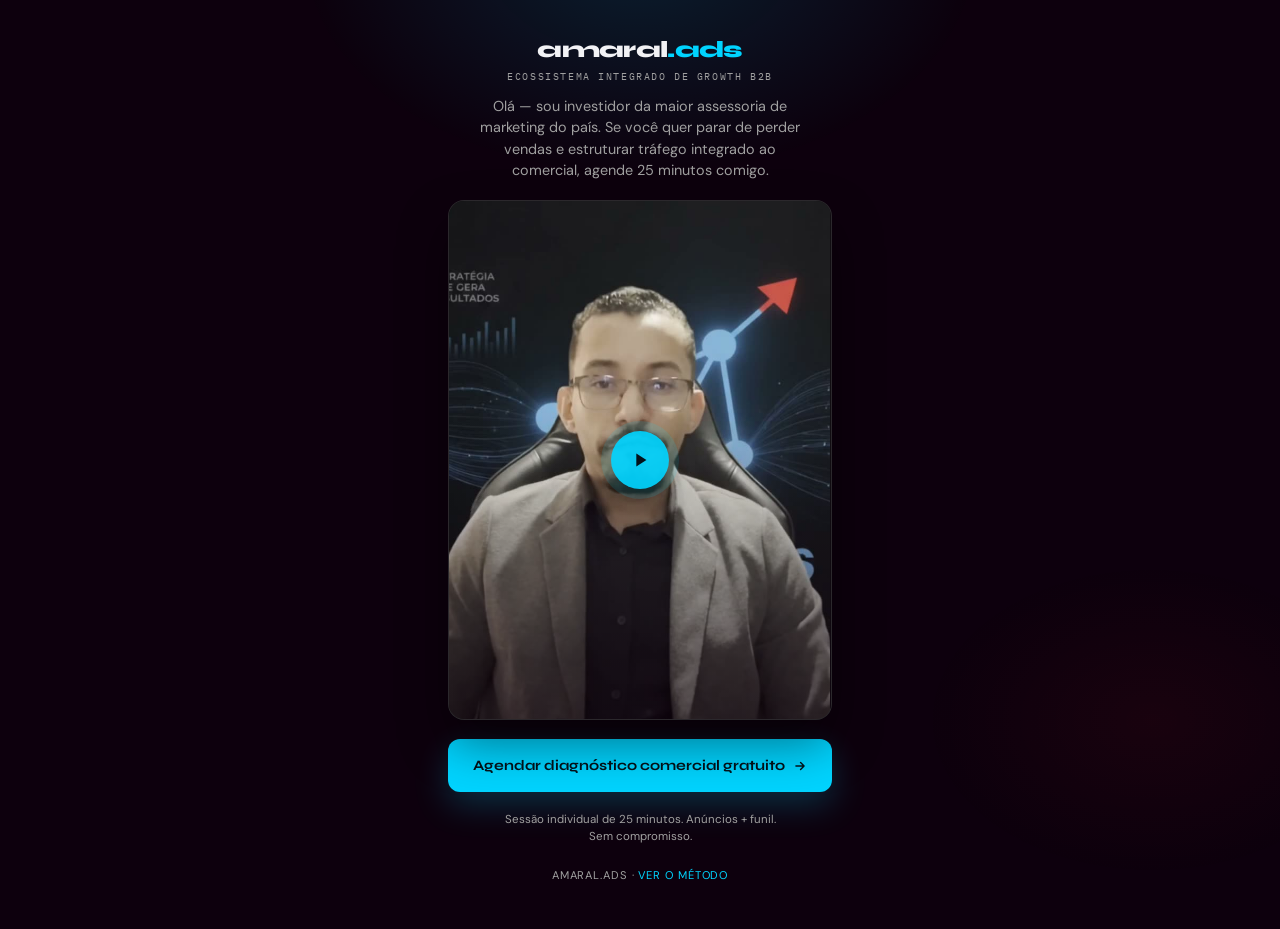
==== bio/index.html @ 14dac8b8 "feat: atualiza LP amaral.ads (reposicionamento growth B2B) + bio - index.html: nova copy/estrutura (" ====
<!DOCTYPE html>
<!--
  amaral.ads — Link na bio (objetivo único)
  Vídeo: ../assets/bio-video.mp4 (H.264 720x1280, ~20s)
-->
<html lang="pt-BR">
<head>
<meta charset="UTF-8">
<meta name="viewport" content="width=device-width, initial-scale=1.0">
<title>Agendar diagnóstico comercial | amaral.ads</title>
<meta name="description" content="Investidor da maior assessoria de marketing do país. Agende um diagnóstico de 25 minutos: anúncios e funil de vendas na mesma mesa.">
<meta name="robots" content="index, follow">
<meta name="theme-color" content="#0D000D">
<link rel="canonical" href="https://link.amaralads.com.br/">
<link rel="icon" href="../assets/favicon.ico" sizes="any">
<link rel="icon" type="image/png" sizes="32x32" href="../assets/favicon-32.png">
<link rel="apple-touch-icon" href="../assets/apple-touch-icon.png">
<meta property="og:title" content="Diagnóstico comercial gratuito | amaral.ads">
<meta property="og:description" content="Um único objetivo: agendar 25 minutos com análise de anúncios e funil.">
<meta property="og:image" content="../assets/og-image.png">
<meta property="og:type" content="website">
<link rel="preconnect" href="https://fonts.googleapis.com">
<link rel="preconnect" href="https://fonts.gstatic.com" crossorigin>
<link href="https://fonts.googleapis.com/css2?family=Syne:wght@600;700;800&family=DM+Sans:opsz,wght@9..40,300;9..40,400;9..40,500;9..40,600&family=IBM+Plex+Mono:wght@500&display=swap" rel="stylesheet">
<style>
:root{
  --black:#0D000D;--panel:#161418;--cyan:#00D4FF;--red:#FF2D2D;
  --silver:#A0A0A0;--white:#F2F2F5;--line:rgba(160,160,160,.18);
  --ease:cubic-bezier(.22,.61,.36,1);
}
*,*::before,*::after{box-sizing:border-box;margin:0;padding:0}
html,body{min-height:100%}
body{
  background:var(--black);color:var(--white);
  font-family:'DM Sans',sans-serif;font-weight:400;font-size:15px;line-height:1.5;
  overflow-x:hidden;-webkit-font-smoothing:antialiased;
  display:flex;flex-direction:column;align-items:center;
}
body::before{
  content:'';position:fixed;inset:0;pointer-events:none;z-index:0;
  background:
    radial-gradient(520px 340px at 50% -5%, rgba(0,212,255,.14), transparent 65%),
    radial-gradient(380px 260px at 90% 80%, rgba(255,45,45,.05), transparent 60%);
}
.wrap{
  position:relative;z-index:2;width:min(420px,100%);
  padding:clamp(1.6rem,5vw,2.4rem) 1.15rem 2.8rem;
  display:flex;flex-direction:column;align-items:center;gap:1.15rem;
}
.identity{text-align:center}
.identity h1{font-family:Syne,sans-serif;font-weight:800;font-size:1.45rem;letter-spacing:-.03em;line-height:1}
.identity h1 span{color:var(--cyan)}
.identity .tag{
  margin-top:.5rem;font-family:'IBM Plex Mono',monospace;font-size:.62rem;
  letter-spacing:.16em;text-transform:uppercase;color:var(--silver);
}
.identity .bio{margin-top:.7rem;color:var(--silver);font-size:.9rem;max-width:34ch;margin-inline:auto}

.video{
  width:100%;position:relative;border-radius:16px;overflow:hidden;
  border:1px solid var(--line);background:#110e12;
  aspect-ratio:9/16;max-height:min(58vh,520px);
  box-shadow:0 24px 50px rgba(0,0,0,.45);
}
.video video,.video img{
  width:100%;height:100%;object-fit:cover;object-position:center top;display:block;
}
.video-soon{
  position:absolute;inset:0;display:flex;flex-direction:column;
  align-items:center;justify-content:center;
  border:0;background:linear-gradient(180deg,transparent 40%,rgba(13,0,13,.55) 100%);
  cursor:pointer;width:100%;
}
.video.is-playing .video-soon{display:none}
.play{
  width:58px;height:58px;border-radius:50%;
  display:grid;place-items:center;
  background:rgba(0,212,255,.92);color:#04121a;
  box-shadow:0 0 0 10px rgba(0,212,255,.12),0 12px 30px rgba(0,0,0,.4);
}

.btn{
  display:flex;align-items:center;justify-content:center;gap:.55rem;width:100%;
  font-family:Syne,sans-serif;font-weight:700;font-size:.9rem;
  padding:1rem 1.1rem;border:0;border-radius:12px;cursor:pointer;
  background:var(--cyan);color:#04121a;text-decoration:none;
  box-shadow:0 12px 34px rgba(0,212,255,.22);
  transition:transform .25s var(--ease);
}
.btn:hover{transform:translateY(-2px)}
.micro{font-size:.72rem;color:var(--silver);text-align:center;max-width:34ch}

.lead-form{
  width:100%;background:rgba(22,20,24,.86);border:1px solid var(--line);
  border-radius:16px;padding:1.15rem 1.05rem 1.2rem;display:none;
}
.lead-form.open{display:block;animation:rise .4s var(--ease)}
.lead-form h2{font-family:Syne,sans-serif;font-size:1.05rem;margin-bottom:.25rem}
.lead-form .sub{font-size:.78rem;color:var(--silver);margin-bottom:1rem}
.field{display:flex;flex-direction:column;gap:.32rem;margin-bottom:.7rem}
.field label{font-family:Syne,sans-serif;font-size:.68rem;letter-spacing:.04em;text-transform:uppercase}
.field label .req{color:var(--cyan)}
.field input,.field select{
  width:100%;background:rgba(13,0,13,.55);color:var(--white);
  border:1px solid var(--line);border-radius:8px;padding:.78rem .9rem;outline:none;appearance:none;font:inherit;
}
.field select{
  background-image:url("data:image/svg+xml,%3Csvg xmlns='http://www.w3.org/2000/svg' width='12' height='8' viewBox='0 0 12 8'%3E%3Cpath d='M1 1l5 5 5-5' fill='none' stroke='%2300D4FF' stroke-width='1.6' stroke-linecap='round'/%3E%3C/svg%3E");
  background-repeat:no-repeat;background-position:right .9rem center;padding-right:2.2rem;
}
.field select option{background:#1C1C1E}
.field input:focus,.field select:focus{border-color:rgba(0,212,255,.55)}
.field input.invalid,.field select.invalid{border-color:rgba(255,45,45,.55)}
.form-note{font-size:.68rem;color:var(--silver);text-align:center;margin-top:.7rem}
.form-success{display:none;text-align:center;padding:1.4rem .4rem}
.lead-form.is-sent .form-fields{display:none}
.lead-form.is-sent .form-success{display:block}
.form-success h3{font-family:Syne,sans-serif;margin:.8rem 0 .4rem}
.form-success p{color:var(--silver);font-size:.85rem;margin-bottom:1rem}

.foot{margin-top:.2rem;text-align:center;color:var(--silver);font-size:.7rem;letter-spacing:.08em;text-transform:uppercase}
.foot a{color:var(--cyan);text-decoration:none}

@keyframes rise{from{opacity:0;transform:translateY(12px)}to{opacity:1;transform:none}}
@media (prefers-reduced-motion:reduce){*{animation:none!important;transition:none!important}}
</style>
</head>
<body>
<main class="wrap">
  <div class="identity">
    <h1>amaral<span>.ads</span></h1>
    <p class="tag">Ecossistema integrado de growth B2B</p>
    <p class="bio">Olá — sou investidor da maior assessoria de marketing do país. Se você quer parar de perder vendas e estruturar tráfego integrado ao comercial, agende 25 minutos comigo.</p>
  </div>

  <figure class="video has-src" id="bioVideoWrap">
    <video id="bioVideo" poster="../assets/bio-video-poster.jpg" playsinline preload="metadata" controlslist="nodownload">
      <source src="../assets/bio-video.mp4" type="video/mp4">
    </video>
    <button type="button" class="video-soon" id="playBio" aria-label="Reproduzir vídeo">
      <span class="play" aria-hidden="true">
        <svg width="22" height="22" viewBox="0 0 24 24" fill="currentColor"><path d="M8 5v14l11-7z"/></svg>
      </span>
    </button>
  </figure>

  <a class="btn" href="#form" id="openForm">
    Agendar diagnóstico comercial gratuito
    <svg width="14" height="14" viewBox="0 0 24 24" fill="none" stroke="currentColor" stroke-width="2.4" stroke-linecap="round" stroke-linejoin="round"><path d="M5 12h14M13 6l6 6-6 6"/></svg>
  </a>
  <p class="micro">Sessão individual de 25 minutos. Anúncios + funil. Sem compromisso.</p>

  <form class="lead-form" id="bioForm" novalidate>
    <div class="form-fields">
      <h2 id="form">Qualificação rápida</h2>
      <p class="sub">4 campos. A gente te chama no WhatsApp para marcar o horário.</p>

      <div class="field">
        <label>Seu nome <span class="req">*</span></label>
        <input type="text" name="nome" placeholder="Nome completo" autocomplete="name" required>
      </div>
      <div class="field">
        <label>WhatsApp <span class="req">*</span></label>
        <input type="tel" name="whatsapp" placeholder="(00) 00000-0000" autocomplete="tel" required>
      </div>
      <div class="field">
        <label>Empresa <span class="req">*</span></label>
        <input type="text" name="empresa" placeholder="Nome da empresa" required>
      </div>
      <div class="field">
        <label>Sua situação <span class="req">*</span></label>
        <select name="situacao" required>
          <option value="" disabled selected>Selecione...</option>
          <option value="comecar">Ainda não invisto em tráfego — quero começar</option>
          <option value="acelerar">Já invisto, mas sem resultado — quero acelerar</option>
        </select>
      </div>
      <button type="submit" class="btn">Enviar e abrir WhatsApp</button>
      <p class="form-note">Ao enviar, abrimos o WhatsApp com a mensagem pronta.</p>
    </div>
    <div class="form-success" id="bioSuccess">
      <h3>Recebido.</h3>
      <p>Se o WhatsApp não abriu, toca abaixo.</p>
      <a class="btn" id="bioWppFallback" href="#" target="_blank" rel="noopener">Abrir WhatsApp</a>
    </div>
  </form>

  <p class="foot">amaral.ads · <a href="../index.html">ver o método</a></p>
</main>

<script src="../assets/storage.js"></script>
<script src="../assets/tracking.js"></script>
<script>
(function () {
  'use strict';
  var PATH_LABEL = {
    comecar: 'Quero começar (ainda não invisto)',
    acelerar: 'Quero acelerar (já invisto, sem resultado)'
  };

  try {
    if (window.AmaralStore) AmaralStore.captureAttribution();
    if (window.AmaralTracking) AmaralTracking.init();
  } catch (e) {}

  var settings = (window.AmaralStore && AmaralStore.getSettings()) || { whatsapp: '5531991985605' };
  function wppUrl(text) {
    var num = String(settings.whatsapp || '5531991985605').replace(/\D/g, '');
    return 'https://wa.me/' + num + '?text=' + encodeURIComponent(text);
  }

  var video = document.getElementById('bioVideo');
  var wrap = document.getElementById('bioVideoWrap');
  var playBtn = document.getElementById('playBio');
  function setPlaying(on) {
    wrap.classList.toggle('is-playing', on);
    if (on) video.setAttribute('controls', '');
    else video.removeAttribute('controls');
  }
  playBtn.addEventListener('click', function () {
    video.play();
    setPlaying(true);
  });
  video.addEventListener('play', function () { setPlaying(true); });
  video.addEventListener('pause', function () {
    if (video.currentTime > 0 && !video.ended) setPlaying(true);
  });
  video.addEventListener('ended', function () {
    setPlaying(false);
    video.currentTime = 0;
  });

  var form = document.getElementById('bioForm');
  var openBtn = document.getElementById('openForm');
  openBtn.addEventListener('click', function (e) {
    e.preventDefault();
    form.classList.add('open');
    form.scrollIntoView({ behavior: 'smooth', block: 'center' });
    var first = form.querySelector('input');
    if (first) first.focus();
  });

  var phone = form.querySelector('[name="whatsapp"]');
  function onlyDigits(v) { return String(v || '').replace(/\D/g, ''); }
  function maskPhone(v) {
    var d = onlyDigits(v).slice(0, 11);
    if (d.length <= 2) return d.length ? '(' + d : '';
    if (d.length <= 6) return '(' + d.slice(0, 2) + ') ' + d.slice(2);
    if (d.length <= 10) return '(' + d.slice(0, 2) + ') ' + d.slice(2, 6) + '-' + d.slice(6);
    return '(' + d.slice(0, 2) + ') ' + d.slice(2, 7) + '-' + d.slice(7);
  }
  phone.addEventListener('input', function () { phone.value = maskPhone(phone.value); });

  form.addEventListener('submit', function (e) {
    e.preventDefault();
    var fields = form.querySelectorAll('[required]');
    var ok = true;
    Array.prototype.forEach.call(fields, function (el) {
      var empty = !String(el.value || '').trim();
      el.classList.toggle('invalid', empty);
      if (empty) ok = false;
    });
    if (onlyDigits(phone.value).length < 10) { phone.classList.add('invalid'); ok = false; }
    if (!ok) {
      var first = form.querySelector('.invalid');
      if (first) first.focus();
      return;
    }

    var data = {
      nome: form.nome.value.trim(),
      whatsapp: form.whatsapp.value.trim(),
      empresa: form.empresa.value.trim(),
      situacao: form.situacao.value
    };

    var attribution = window.AmaralStore ? AmaralStore.getAttribution() : {};
    if (window.AmaralStore) {
      var lead = AmaralStore.createLead({
        nome: data.nome,
        whatsapp: data.whatsapp,
        email: '',
        empresa: data.empresa,
        segmento: PATH_LABEL[data.situacao] || data.situacao,
        investimento: '',
        site: '',
        desafio: '',
        situacao: data.situacao,
        source: 'bio_form',
        attribution: attribution
      });
      try { if (window.AmaralTracking) AmaralTracking.trackLead(lead); } catch (err) {}
    }

    var msg = [
      'Oi! Vim pelo link da bio do Instagram (@amaral.ads.br) e quero agendar o diagnóstico comercial gratuito.',
      '',
      '*Nome:* ' + data.nome,
      '*WhatsApp:* ' + data.whatsapp,
      '*Empresa:* ' + data.empresa,
      '*Situação:* ' + (PATH_LABEL[data.situacao] || data.situacao)
    ].join('\n');
    var url = wppUrl(msg);
    var fallback = document.getElementById('bioWppFallback');
    fallback.href = url;
    form.classList.add('is-sent');
    window.open(url, '_blank', 'noopener');
  });

  form.addEventListener('input', function (e) {
    if (e.target && e.target.classList) e.target.classList.remove('invalid');
  });
})();
</script>
</body>
</html>
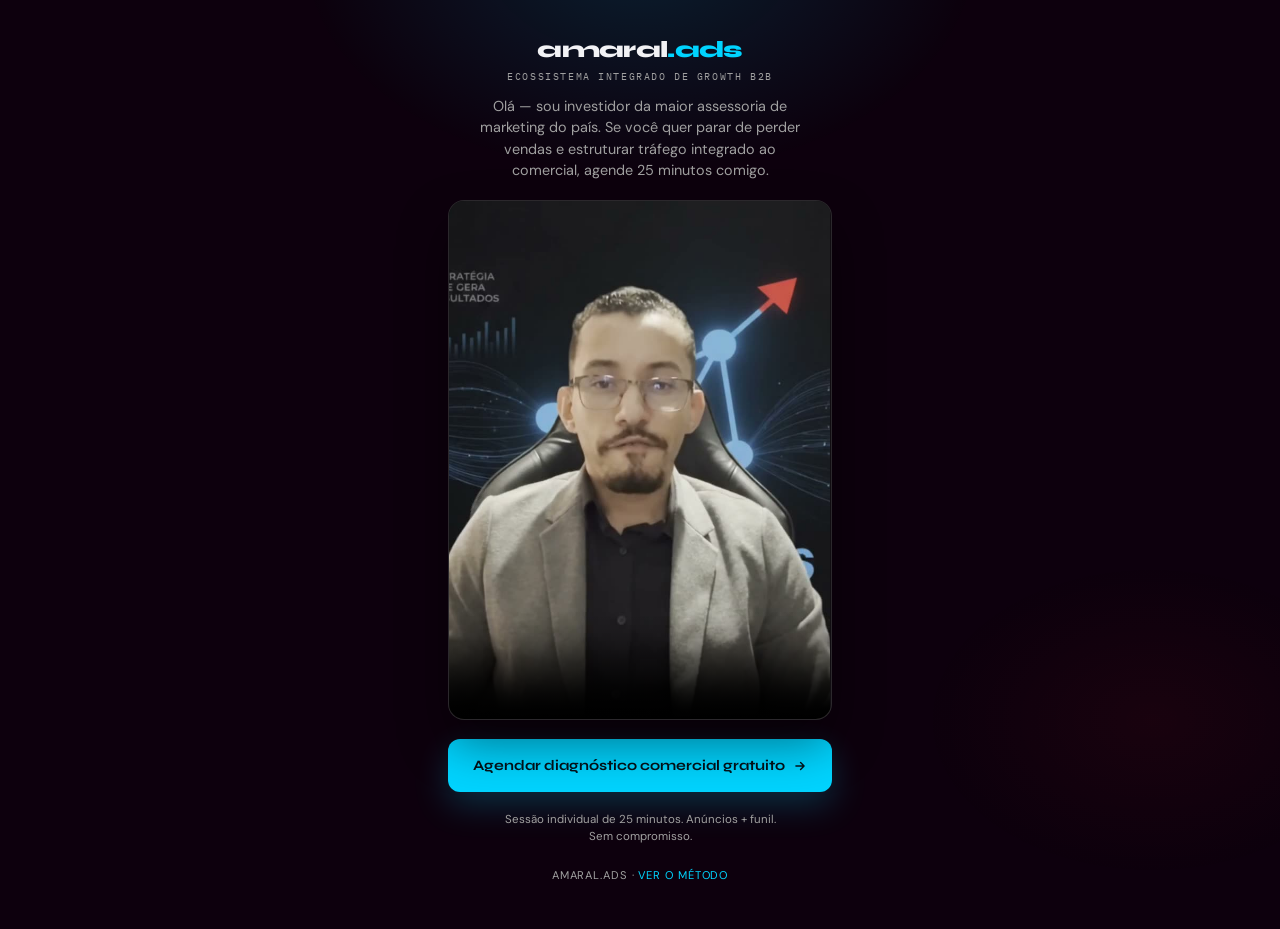
==== commit fa18ba54: "feat: video da bio autoplay ao abrir a pagina Tenta autoplay com som primeiro; navegadores bloqueiam" ====
--- a/bio/index.html
+++ b/bio/index.html
@@ -72,6 +72,17 @@
   cursor:pointer;width:100%;
 }
 .video.is-playing .video-soon{display:none}
+.sound-hint{
+  position:absolute;left:50%;bottom:14px;transform:translateX(-50%);
+  display:none;align-items:center;gap:.4rem;z-index:2;
+  background:rgba(13,0,13,.72);backdrop-filter:blur(6px);
+  border:1px solid rgba(255,255,255,.16);border-radius:999px;
+  padding:.45rem .9rem;font-family:'IBM Plex Mono',monospace;font-size:.64rem;
+  letter-spacing:.05em;text-transform:uppercase;color:var(--white);cursor:pointer;
+  animation:soundPulse 1.8s ease-in-out infinite;
+}
+.video.is-muted-autoplay .sound-hint{display:flex}
+@keyframes soundPulse{0%,100%{opacity:.8}50%{opacity:1}}
 .play{
   width:58px;height:58px;border-radius:50%;
   display:grid;place-items:center;
@@ -134,13 +145,17 @@
   </div>
 
   <figure class="video has-src" id="bioVideoWrap">
-    <video id="bioVideo" poster="../assets/bio-video-poster.jpg" playsinline preload="metadata" controlslist="nodownload">
+    <video id="bioVideo" poster="../assets/bio-video-poster.jpg" playsinline preload="auto" controlslist="nodownload">
       <source src="../assets/bio-video.mp4" type="video/mp4">
     </video>
     <button type="button" class="video-soon" id="playBio" aria-label="Reproduzir vídeo">
       <span class="play" aria-hidden="true">
         <svg width="22" height="22" viewBox="0 0 24 24" fill="currentColor"><path d="M8 5v14l11-7z"/></svg>
       </span>
+    </button>
+    <button type="button" class="sound-hint" id="soundHint" aria-label="Ativar som">
+      <svg width="13" height="13" viewBox="0 0 24 24" fill="none" stroke="currentColor" stroke-width="2" stroke-linecap="round" stroke-linejoin="round" aria-hidden="true"><path d="M11 5 6 9H2v6h4l5 4V5z"/><line x1="23" y1="9" x2="17" y2="15"/><line x1="17" y1="9" x2="23" y2="15"/></svg>
+      Toque para ativar o som
     </button>
   </figure>
 
@@ -212,14 +227,56 @@
   var video = document.getElementById('bioVideo');
   var wrap = document.getElementById('bioVideoWrap');
   var playBtn = document.getElementById('playBio');
+  var soundHint = document.getElementById('soundHint');
   function setPlaying(on) {
     wrap.classList.toggle('is-playing', on);
     if (on) video.setAttribute('controls', '');
     else video.removeAttribute('controls');
   }
+  function setMutedHint(on) { wrap.classList.toggle('is-muted-autoplay', on); }
+  function unmute() {
+    video.muted = false;
+    setMutedHint(false);
+  }
+
+  // Autoplay ao abrir a pagina: tenta com som primeiro (navegador quase sempre
+  // bloqueia isso numa primeira visita) e cai pra autoplay mudo + aviso "toque
+  // pro som" quando bloquear. Se ate o mudo for bloqueado, fica no poster
+  // esperando o clique manual (comportamento de antes).
+  function tryAutoplay() {
+    video.muted = false;
+    var p = video.play();
+    if (!p || !p.catch) { setPlaying(true); return; }
+    p.then(function () {
+      setPlaying(true);
+      setMutedHint(false);
+    }).catch(function () {
+      video.muted = true;
+      var p2 = video.play();
+      if (!p2 || !p2.catch) { setPlaying(true); setMutedHint(true); return; }
+      p2.then(function () {
+        setPlaying(true);
+        setMutedHint(true);
+      }).catch(function () {
+        setPlaying(false);
+        setMutedHint(false);
+      });
+    });
+  }
+  tryAutoplay();
+
   playBtn.addEventListener('click', function () {
+    video.muted = false;
     video.play();
     setPlaying(true);
+    setMutedHint(false);
+  });
+  soundHint.addEventListener('click', function (e) {
+    e.stopPropagation();
+    unmute();
+  });
+  wrap.addEventListener('click', function () {
+    if (wrap.classList.contains('is-muted-autoplay')) unmute();
   });
   video.addEventListener('play', function () { setPlaying(true); });
   video.addEventListener('pause', function () {
@@ -227,6 +284,7 @@
   });
   video.addEventListener('ended', function () {
     setPlaying(false);
+    setMutedHint(false);
     video.currentTime = 0;
   });
 
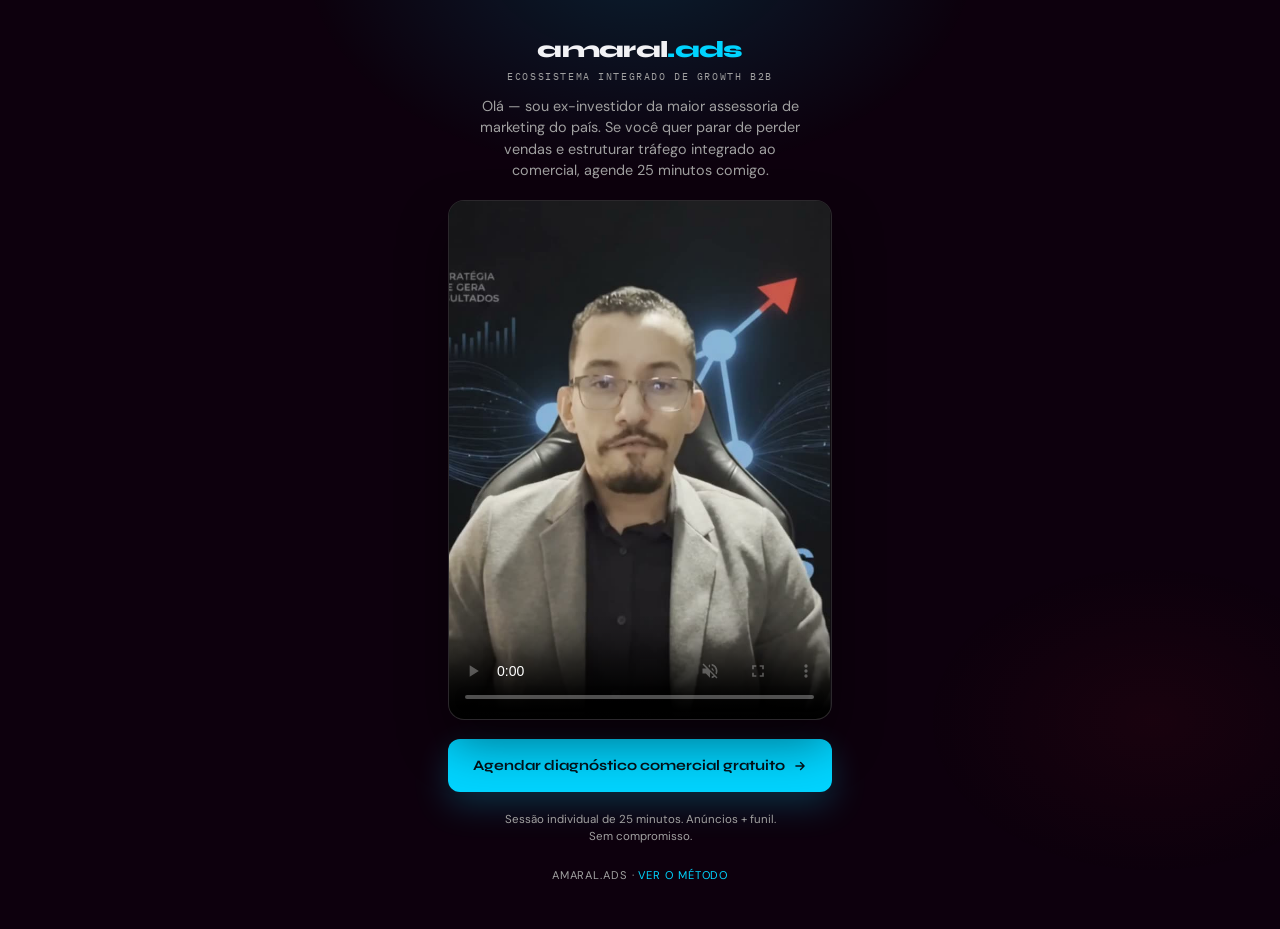
==== commit 0407ec6d: "copy: "investidor" -> "ex-investidor" da maior assessoria do pais Ajuste em todas as ocorrencias (LP" ====
--- a/bio/index.html
+++ b/bio/index.html
@@ -8,7 +8,7 @@
 <meta charset="UTF-8">
 <meta name="viewport" content="width=device-width, initial-scale=1.0">
 <title>Agendar diagnóstico comercial | amaral.ads</title>
-<meta name="description" content="Investidor da maior assessoria de marketing do país. Agende um diagnóstico de 25 minutos: anúncios e funil de vendas na mesma mesa.">
+<meta name="description" content="Ex-investidor da maior assessoria de marketing do país. Agende um diagnóstico de 25 minutos: anúncios e funil de vendas na mesma mesa.">
 <meta name="robots" content="index, follow">
 <meta name="theme-color" content="#0D000D">
 <link rel="canonical" href="https://link.amaralads.com.br/">
@@ -141,7 +141,7 @@
   <div class="identity">
     <h1>amaral<span>.ads</span></h1>
     <p class="tag">Ecossistema integrado de growth B2B</p>
-    <p class="bio">Olá — sou investidor da maior assessoria de marketing do país. Se você quer parar de perder vendas e estruturar tráfego integrado ao comercial, agende 25 minutos comigo.</p>
+    <p class="bio">Olá — sou ex-investidor da maior assessoria de marketing do país. Se você quer parar de perder vendas e estruturar tráfego integrado ao comercial, agende 25 minutos comigo.</p>
   </div>
 
   <figure class="video has-src" id="bioVideoWrap">
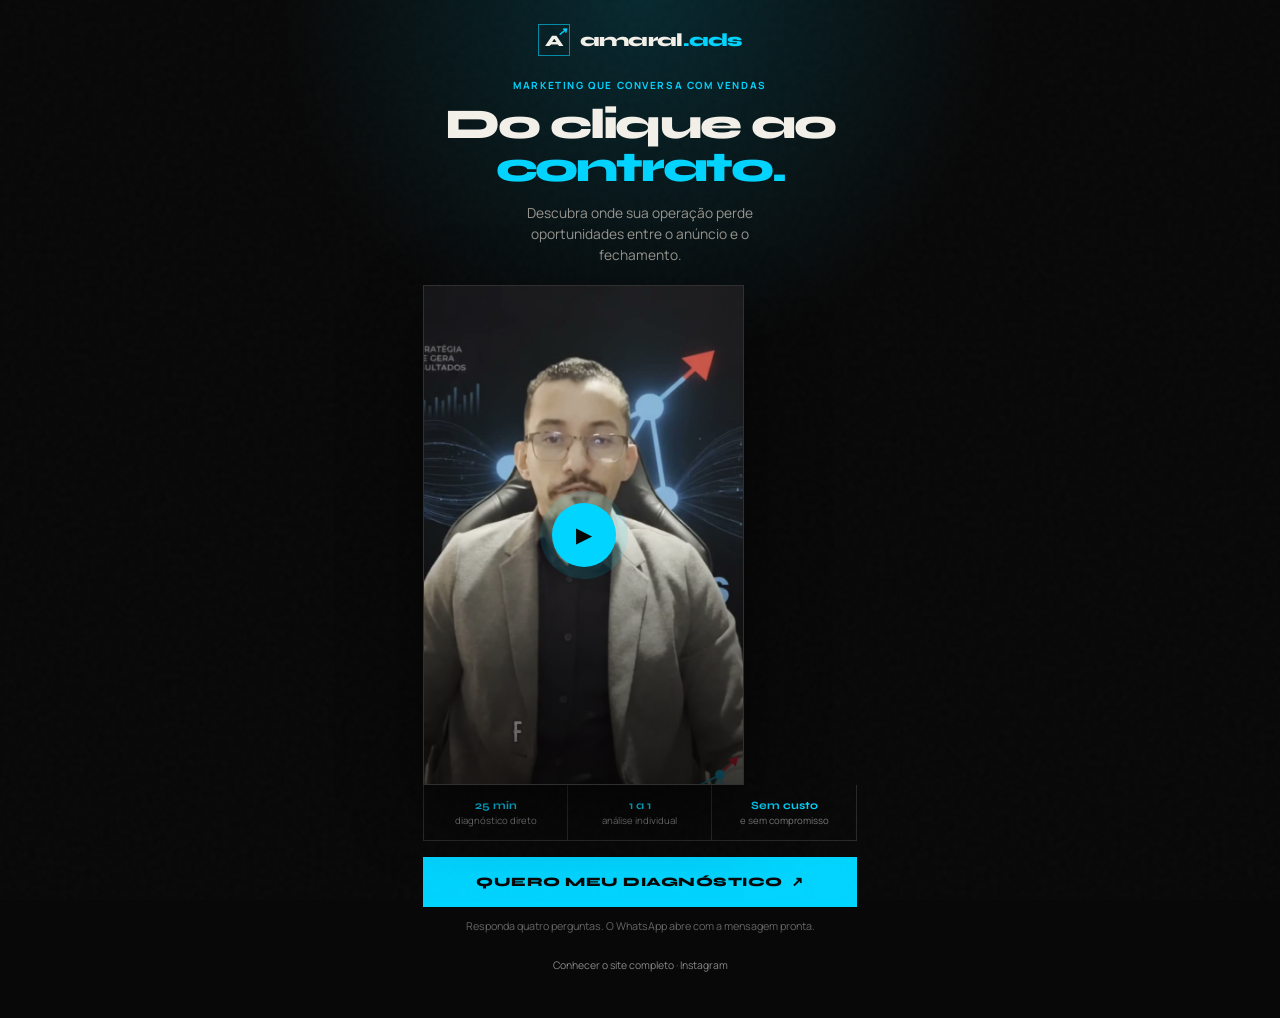
==== commit b8110ad1: "fix: recolore o redesign inspirado no Castrum pra identidade da amaral.ads A estrutura ja seguia bem" ====
--- a/bio/index.html
+++ b/bio/index.html
@@ -1,374 +1,15 @@
 <!DOCTYPE html>
-<!--
-  amaral.ads — Link na bio (objetivo único)
-  Vídeo: ../assets/bio-video.mp4 (H.264 720x1280, ~20s)
--->
 <html lang="pt-BR">
 <head>
-<meta charset="UTF-8">
-<meta name="viewport" content="width=device-width, initial-scale=1.0">
-<title>Agendar diagnóstico comercial | amaral.ads</title>
-<meta name="description" content="Ex-investidor da maior assessoria de marketing do país. Agende um diagnóstico de 25 minutos: anúncios e funil de vendas na mesma mesa.">
-<meta name="robots" content="index, follow">
-<meta name="theme-color" content="#0D000D">
-<link rel="canonical" href="https://link.amaralads.com.br/">
-<link rel="icon" href="../assets/favicon.ico" sizes="any">
-<link rel="icon" type="image/png" sizes="32x32" href="../assets/favicon-32.png">
-<link rel="apple-touch-icon" href="../assets/apple-touch-icon.png">
-<meta property="og:title" content="Diagnóstico comercial gratuito | amaral.ads">
-<meta property="og:description" content="Um único objetivo: agendar 25 minutos com análise de anúncios e funil.">
-<meta property="og:image" content="../assets/og-image.png">
-<meta property="og:type" content="website">
-<link rel="preconnect" href="https://fonts.googleapis.com">
-<link rel="preconnect" href="https://fonts.gstatic.com" crossorigin>
-<link href="https://fonts.googleapis.com/css2?family=Syne:wght@600;700;800&family=DM+Sans:opsz,wght@9..40,300;9..40,400;9..40,500;9..40,600&family=IBM+Plex+Mono:wght@500&display=swap" rel="stylesheet">
-<style>
-:root{
-  --black:#0D000D;--panel:#161418;--cyan:#00D4FF;--red:#FF2D2D;
-  --silver:#A0A0A0;--white:#F2F2F5;--line:rgba(160,160,160,.18);
-  --ease:cubic-bezier(.22,.61,.36,1);
-}
-*,*::before,*::after{box-sizing:border-box;margin:0;padding:0}
-html,body{min-height:100%}
-body{
-  background:var(--black);color:var(--white);
-  font-family:'DM Sans',sans-serif;font-weight:400;font-size:15px;line-height:1.5;
-  overflow-x:hidden;-webkit-font-smoothing:antialiased;
-  display:flex;flex-direction:column;align-items:center;
-}
-body::before{
-  content:'';position:fixed;inset:0;pointer-events:none;z-index:0;
-  background:
-    radial-gradient(520px 340px at 50% -5%, rgba(0,212,255,.14), transparent 65%),
-    radial-gradient(380px 260px at 90% 80%, rgba(255,45,45,.05), transparent 60%);
-}
-.wrap{
-  position:relative;z-index:2;width:min(420px,100%);
-  padding:clamp(1.6rem,5vw,2.4rem) 1.15rem 2.8rem;
-  display:flex;flex-direction:column;align-items:center;gap:1.15rem;
-}
-.identity{text-align:center}
-.identity h1{font-family:Syne,sans-serif;font-weight:800;font-size:1.45rem;letter-spacing:-.03em;line-height:1}
-.identity h1 span{color:var(--cyan)}
-.identity .tag{
-  margin-top:.5rem;font-family:'IBM Plex Mono',monospace;font-size:.62rem;
-  letter-spacing:.16em;text-transform:uppercase;color:var(--silver);
-}
-.identity .bio{margin-top:.7rem;color:var(--silver);font-size:.9rem;max-width:34ch;margin-inline:auto}
-
-.video{
-  width:100%;position:relative;border-radius:16px;overflow:hidden;
-  border:1px solid var(--line);background:#110e12;
-  aspect-ratio:9/16;max-height:min(58vh,520px);
-  box-shadow:0 24px 50px rgba(0,0,0,.45);
-}
-.video video,.video img{
-  width:100%;height:100%;object-fit:cover;object-position:center top;display:block;
-}
-.video-soon{
-  position:absolute;inset:0;display:flex;flex-direction:column;
-  align-items:center;justify-content:center;
-  border:0;background:linear-gradient(180deg,transparent 40%,rgba(13,0,13,.55) 100%);
-  cursor:pointer;width:100%;
-}
-.video.is-playing .video-soon{display:none}
-.sound-hint{
-  position:absolute;left:50%;bottom:14px;transform:translateX(-50%);
-  display:none;align-items:center;gap:.4rem;z-index:2;
-  background:rgba(13,0,13,.72);backdrop-filter:blur(6px);
-  border:1px solid rgba(255,255,255,.16);border-radius:999px;
-  padding:.45rem .9rem;font-family:'IBM Plex Mono',monospace;font-size:.64rem;
-  letter-spacing:.05em;text-transform:uppercase;color:var(--white);cursor:pointer;
-  animation:soundPulse 1.8s ease-in-out infinite;
-}
-.video.is-muted-autoplay .sound-hint{display:flex}
-@keyframes soundPulse{0%,100%{opacity:.8}50%{opacity:1}}
-.play{
-  width:58px;height:58px;border-radius:50%;
-  display:grid;place-items:center;
-  background:rgba(0,212,255,.92);color:#04121a;
-  box-shadow:0 0 0 10px rgba(0,212,255,.12),0 12px 30px rgba(0,0,0,.4);
-}
-
-.btn{
-  display:flex;align-items:center;justify-content:center;gap:.55rem;width:100%;
-  font-family:Syne,sans-serif;font-weight:700;font-size:.9rem;
-  padding:1rem 1.1rem;border:0;border-radius:12px;cursor:pointer;
-  background:var(--cyan);color:#04121a;text-decoration:none;
-  box-shadow:0 12px 34px rgba(0,212,255,.22);
-  transition:transform .25s var(--ease);
-}
-.btn:hover{transform:translateY(-2px)}
-.micro{font-size:.72rem;color:var(--silver);text-align:center;max-width:34ch}
-
-.lead-form{
-  width:100%;background:rgba(22,20,24,.86);border:1px solid var(--line);
-  border-radius:16px;padding:1.15rem 1.05rem 1.2rem;display:none;
-}
-.lead-form.open{display:block;animation:rise .4s var(--ease)}
-.lead-form h2{font-family:Syne,sans-serif;font-size:1.05rem;margin-bottom:.25rem}
-.lead-form .sub{font-size:.78rem;color:var(--silver);margin-bottom:1rem}
-.field{display:flex;flex-direction:column;gap:.32rem;margin-bottom:.7rem}
-.field label{font-family:Syne,sans-serif;font-size:.68rem;letter-spacing:.04em;text-transform:uppercase}
-.field label .req{color:var(--cyan)}
-.field input,.field select{
-  width:100%;background:rgba(13,0,13,.55);color:var(--white);
-  border:1px solid var(--line);border-radius:8px;padding:.78rem .9rem;outline:none;appearance:none;font:inherit;
-}
-.field select{
-  background-image:url("data:image/svg+xml,%3Csvg xmlns='http://www.w3.org/2000/svg' width='12' height='8' viewBox='0 0 12 8'%3E%3Cpath d='M1 1l5 5 5-5' fill='none' stroke='%2300D4FF' stroke-width='1.6' stroke-linecap='round'/%3E%3C/svg%3E");
-  background-repeat:no-repeat;background-position:right .9rem center;padding-right:2.2rem;
-}
-.field select option{background:#1C1C1E}
-.field input:focus,.field select:focus{border-color:rgba(0,212,255,.55)}
-.field input.invalid,.field select.invalid{border-color:rgba(255,45,45,.55)}
-.form-note{font-size:.68rem;color:var(--silver);text-align:center;margin-top:.7rem}
-.form-success{display:none;text-align:center;padding:1.4rem .4rem}
-.lead-form.is-sent .form-fields{display:none}
-.lead-form.is-sent .form-success{display:block}
-.form-success h3{font-family:Syne,sans-serif;margin:.8rem 0 .4rem}
-.form-success p{color:var(--silver);font-size:.85rem;margin-bottom:1rem}
-
-.foot{margin-top:.2rem;text-align:center;color:var(--silver);font-size:.7rem;letter-spacing:.08em;text-transform:uppercase}
-.foot a{color:var(--cyan);text-decoration:none}
-
-@keyframes rise{from{opacity:0;transform:translateY(12px)}to{opacity:1;transform:none}}
-@media (prefers-reduced-motion:reduce){*{animation:none!important;transition:none!important}}
-</style>
+  <meta charset="UTF-8"><meta name="viewport" content="width=device-width,initial-scale=1">
+  <title>Diagnóstico comercial | amaral.ads</title>
+  <meta name="description" content="Descubra onde sua operação perde oportunidades entre o anúncio e a venda. Solicite seu diagnóstico com a Amaral Ads.">
+  <meta name="theme-color" content="#080808"><link rel="canonical" href="https://link.amaralads.com.br/"><link rel="icon" href="../assets/favicon.ico">
+  <link rel="preconnect" href="https://fonts.googleapis.com"><link rel="preconnect" href="https://fonts.gstatic.com" crossorigin><link href="https://fonts.googleapis.com/css2?family=Manrope:wght@400;500;600;700&family=Syne:wght@600;700;800&display=swap" rel="stylesheet">
+  <style>
+  :root{--black:#080808;--panel:#111;--paper:#f3f0e9;--accent:#00D4FF;--muted:#98958f;--line:rgba(255,255,255,.13)}*{box-sizing:border-box;margin:0;padding:0}body{min-height:100vh;background:radial-gradient(circle at 50% 0,rgba(0,212,255,.16),transparent 30%),var(--black);color:var(--paper);font:400 15px/1.55 Manrope,sans-serif;-webkit-font-smoothing:antialiased;overflow-x:hidden}a{color:inherit;text-decoration:none}.page{width:min(470px,100%);margin:auto;padding:24px 18px 44px;position:relative}.page:before{content:'';position:fixed;inset:0;pointer-events:none;opacity:.12;background-image:url("data:image/svg+xml,%3Csvg viewBox='0 0 160 160' xmlns='http://www.w3.org/2000/svg'%3E%3Cfilter id='n'%3E%3CfeTurbulence type='fractalNoise' baseFrequency='.9' numOctaves='3'/%3E%3C/filter%3E%3Crect width='100%25' height='100%25' filter='url(%23n)' opacity='.2'/%3E%3C/svg%3E")}.brand{display:flex;justify-content:center;align-items:center;gap:.6rem;margin-bottom:1.4rem}.mark{width:32px;height:32px;border:1px solid rgba(0,212,255,.6);display:grid;place-items:center;font:800 1rem Syne;position:relative}.mark i{position:absolute;right:2px;top:0;color:var(--accent);font-size:.65rem}.brand strong{font:800 1.15rem Syne;letter-spacing:-.04em}.brand strong span{color:var(--accent)}.intro{text-align:center;margin-bottom:1.2rem}.eyebrow{color:var(--accent);font-size:.62rem;font-weight:700;text-transform:uppercase;letter-spacing:.16em;margin-bottom:.65rem}.intro h1{max-width:100%;font:800 clamp(1.85rem,9.2vw,2.65rem)/1 Syne;letter-spacing:-.05em}.intro h1 em{display:block;color:var(--accent);font-style:normal}.intro>p:last-child{color:var(--muted);max-width:37ch;margin:.8rem auto 0;font-size:.86rem}.video-wrap{aspect-ratio:9/14;max-height:500px;position:relative;overflow:hidden;border:1px solid var(--line);background:#111;box-shadow:0 28px 60px rgba(0,0,0,.5)}video{width:100%;height:100%;object-fit:cover;object-position:center top}.play{position:absolute;inset:0;border:0;background:linear-gradient(180deg,transparent 50%,rgba(8,8,8,.75));color:#fff;cursor:pointer}.play span{position:absolute;left:50%;top:50%;transform:translate(-50%,-50%);width:64px;height:64px;border-radius:50%;display:grid;place-items:center;background:var(--accent);color:#080808;font-size:1.3rem;box-shadow:0 0 0 12px rgba(0,212,255,.12)}.video-wrap.playing .play{display:none}.sound{position:absolute;bottom:12px;left:50%;transform:translateX(-50%);border:1px solid var(--line);background:rgba(8,8,8,.8);color:#fff;padding:.45rem .7rem;font-size:.62rem;display:none}.video-wrap.muted .sound{display:block}.benefits{display:grid;grid-template-columns:repeat(3,1fr);border:1px solid var(--line);border-top:0}.benefits div{min-width:0;padding:.85rem .35rem;text-align:center;border-right:1px solid var(--line)}.benefits div:last-child{border:0}.benefits strong{display:block;color:var(--accent);font:700 .7rem Syne}.benefits span{display:block;color:#777;font-size:.6rem;line-height:1.25;margin-top:.2rem;overflow-wrap:anywhere}.cta{width:100%;margin-top:1rem;border:1px solid var(--accent);background:var(--accent);color:#090909;padding:1rem;font:800 .8rem Syne;text-transform:uppercase;letter-spacing:.04em;cursor:pointer;text-decoration:none;display:flex;justify-content:center;gap:.6rem;transition:.25s}.cta:hover{background:#33dfff;transform:translateY(-2px)}.micro{text-align:center;color:#666;font-size:.67rem;margin:.7rem 0 1rem}.form{display:none;background:var(--paper);color:#111;padding:1.25rem;margin-top:1rem}.form.open{display:grid;gap:.85rem;animation:rise .35s ease}.form.sent>*:not(.success){display:none}.form.sent .success{display:grid}.form h2{font:800 1.25rem Syne}.form>p{font-size:.75rem;color:#666}.form label{display:grid;gap:.3rem;font-size:.62rem;font-weight:800;text-transform:uppercase;letter-spacing:.08em}.form input,.form select{width:100%;padding:.78rem;border:1px solid #cbc6bd;background:#fff;outline:0}.form input:focus,.form select:focus{border-color:var(--accent)}.form .invalid{border-color:#c20}.success{display:none;text-align:center;gap:.8rem}.success b{font:800 1.3rem Syne}.footer{text-align:center;margin-top:1.4rem;color:#555;font-size:.65rem}.footer a{color:#888}@keyframes rise{from{opacity:0;transform:translateY(12px)}}@media(max-width:380px){.benefits{grid-template-columns:1fr}.benefits div{border-right:0;border-bottom:1px solid var(--line)}}
+  </style>
 </head>
-<body>
-<main class="wrap">
-  <div class="identity">
-    <h1>amaral<span>.ads</span></h1>
-    <p class="tag">Ecossistema integrado de growth B2B</p>
-    <p class="bio">Olá — sou ex-investidor da maior assessoria de marketing do país. Se você quer parar de perder vendas e estruturar tráfego integrado ao comercial, agende 25 minutos comigo.</p>
-  </div>
-
-  <figure class="video has-src" id="bioVideoWrap">
-    <video id="bioVideo" poster="../assets/bio-video-poster.jpg" playsinline preload="auto" controlslist="nodownload">
-      <source src="../assets/bio-video.mp4" type="video/mp4">
-    </video>
-    <button type="button" class="video-soon" id="playBio" aria-label="Reproduzir vídeo">
-      <span class="play" aria-hidden="true">
-        <svg width="22" height="22" viewBox="0 0 24 24" fill="currentColor"><path d="M8 5v14l11-7z"/></svg>
-      </span>
-    </button>
-    <button type="button" class="sound-hint" id="soundHint" aria-label="Ativar som">
-      <svg width="13" height="13" viewBox="0 0 24 24" fill="none" stroke="currentColor" stroke-width="2" stroke-linecap="round" stroke-linejoin="round" aria-hidden="true"><path d="M11 5 6 9H2v6h4l5 4V5z"/><line x1="23" y1="9" x2="17" y2="15"/><line x1="17" y1="9" x2="23" y2="15"/></svg>
-      Toque para ativar o som
-    </button>
-  </figure>
-
-  <a class="btn" href="#form" id="openForm">
-    Agendar diagnóstico comercial gratuito
-    <svg width="14" height="14" viewBox="0 0 24 24" fill="none" stroke="currentColor" stroke-width="2.4" stroke-linecap="round" stroke-linejoin="round"><path d="M5 12h14M13 6l6 6-6 6"/></svg>
-  </a>
-  <p class="micro">Sessão individual de 25 minutos. Anúncios + funil. Sem compromisso.</p>
-
-  <form class="lead-form" id="bioForm" novalidate>
-    <div class="form-fields">
-      <h2 id="form">Qualificação rápida</h2>
-      <p class="sub">4 campos. A gente te chama no WhatsApp para marcar o horário.</p>
-
-      <div class="field">
-        <label>Seu nome <span class="req">*</span></label>
-        <input type="text" name="nome" placeholder="Nome completo" autocomplete="name" required>
-      </div>
-      <div class="field">
-        <label>WhatsApp <span class="req">*</span></label>
-        <input type="tel" name="whatsapp" placeholder="(00) 00000-0000" autocomplete="tel" required>
-      </div>
-      <div class="field">
-        <label>Empresa <span class="req">*</span></label>
-        <input type="text" name="empresa" placeholder="Nome da empresa" required>
-      </div>
-      <div class="field">
-        <label>Sua situação <span class="req">*</span></label>
-        <select name="situacao" required>
-          <option value="" disabled selected>Selecione...</option>
-          <option value="comecar">Ainda não invisto em tráfego — quero começar</option>
-          <option value="acelerar">Já invisto, mas sem resultado — quero acelerar</option>
-        </select>
-      </div>
-      <button type="submit" class="btn">Enviar e abrir WhatsApp</button>
-      <p class="form-note">Ao enviar, abrimos o WhatsApp com a mensagem pronta.</p>
-    </div>
-    <div class="form-success" id="bioSuccess">
-      <h3>Recebido.</h3>
-      <p>Se o WhatsApp não abriu, toca abaixo.</p>
-      <a class="btn" id="bioWppFallback" href="#" target="_blank" rel="noopener">Abrir WhatsApp</a>
-    </div>
-  </form>
-
-  <p class="foot">amaral.ads · <a href="../index.html">ver o método</a></p>
-</main>
-
-<script src="../assets/storage.js"></script>
-<script src="../assets/tracking.js"></script>
-<script>
-(function () {
-  'use strict';
-  var PATH_LABEL = {
-    comecar: 'Quero começar (ainda não invisto)',
-    acelerar: 'Quero acelerar (já invisto, sem resultado)'
-  };
-
-  try {
-    if (window.AmaralStore) AmaralStore.captureAttribution();
-    if (window.AmaralTracking) AmaralTracking.init();
-  } catch (e) {}
-
-  var settings = (window.AmaralStore && AmaralStore.getSettings()) || { whatsapp: '5531991985605' };
-  function wppUrl(text) {
-    var num = String(settings.whatsapp || '5531991985605').replace(/\D/g, '');
-    return 'https://wa.me/' + num + '?text=' + encodeURIComponent(text);
-  }
-
-  var video = document.getElementById('bioVideo');
-  var wrap = document.getElementById('bioVideoWrap');
-  var playBtn = document.getElementById('playBio');
-  var soundHint = document.getElementById('soundHint');
-  function setPlaying(on) {
-    wrap.classList.toggle('is-playing', on);
-    if (on) video.setAttribute('controls', '');
-    else video.removeAttribute('controls');
-  }
-  function setMutedHint(on) { wrap.classList.toggle('is-muted-autoplay', on); }
-  function unmute() {
-    video.muted = false;
-    setMutedHint(false);
-  }
-
-  // Autoplay ao abrir a pagina: tenta com som primeiro (navegador quase sempre
-  // bloqueia isso numa primeira visita) e cai pra autoplay mudo + aviso "toque
-  // pro som" quando bloquear. Se ate o mudo for bloqueado, fica no poster
-  // esperando o clique manual (comportamento de antes).
-  function tryAutoplay() {
-    video.muted = false;
-    var p = video.play();
-    if (!p || !p.catch) { setPlaying(true); return; }
-    p.then(function () {
-      setPlaying(true);
-      setMutedHint(false);
-    }).catch(function () {
-      video.muted = true;
-      var p2 = video.play();
-      if (!p2 || !p2.catch) { setPlaying(true); setMutedHint(true); return; }
-      p2.then(function () {
-        setPlaying(true);
-        setMutedHint(true);
-      }).catch(function () {
-        setPlaying(false);
-        setMutedHint(false);
-      });
-    });
-  }
-  tryAutoplay();
-
-  playBtn.addEventListener('click', function () {
-    video.muted = false;
-    video.play();
-    setPlaying(true);
-    setMutedHint(false);
-  });
-  soundHint.addEventListener('click', function (e) {
-    e.stopPropagation();
-    unmute();
-  });
-  wrap.addEventListener('click', function () {
-    if (wrap.classList.contains('is-muted-autoplay')) unmute();
-  });
-  video.addEventListener('play', function () { setPlaying(true); });
-  video.addEventListener('pause', function () {
-    if (video.currentTime > 0 && !video.ended) setPlaying(true);
-  });
-  video.addEventListener('ended', function () {
-    setPlaying(false);
-    setMutedHint(false);
-    video.currentTime = 0;
-  });
-
-  var form = document.getElementById('bioForm');
-  var openBtn = document.getElementById('openForm');
-  openBtn.addEventListener('click', function (e) {
-    e.preventDefault();
-    form.classList.add('open');
-    form.scrollIntoView({ behavior: 'smooth', block: 'center' });
-    var first = form.querySelector('input');
-    if (first) first.focus();
-  });
-
-  var phone = form.querySelector('[name="whatsapp"]');
-  function onlyDigits(v) { return String(v || '').replace(/\D/g, ''); }
-  function maskPhone(v) {
-    var d = onlyDigits(v).slice(0, 11);
-    if (d.length <= 2) return d.length ? '(' + d : '';
-    if (d.length <= 6) return '(' + d.slice(0, 2) + ') ' + d.slice(2);
-    if (d.length <= 10) return '(' + d.slice(0, 2) + ') ' + d.slice(2, 6) + '-' + d.slice(6);
-    return '(' + d.slice(0, 2) + ') ' + d.slice(2, 7) + '-' + d.slice(7);
-  }
-  phone.addEventListener('input', function () { phone.value = maskPhone(phone.value); });
-
-  form.addEventListener('submit', function (e) {
-    e.preventDefault();
-    var fields = form.querySelectorAll('[required]');
-    var ok = true;
-    Array.prototype.forEach.call(fields, function (el) {
-      var empty = !String(el.value || '').trim();
-      el.classList.toggle('invalid', empty);
-      if (empty) ok = false;
-    });
-    if (onlyDigits(phone.value).length < 10) { phone.classList.add('invalid'); ok = false; }
-    if (!ok) {
-      var first = form.querySelector('.invalid');
-      if (first) first.focus();
-      return;
-    }
-
-    var data = {
-      nome: form.nome.value.trim(),
-      whatsapp: form.whatsapp.value.trim(),
-      empresa: form.empresa.value.trim(),
-      situacao: form.situacao.value
-    };
-
-    var attribution = window.AmaralStore ? AmaralStore.getAttribution() : {};
-    if (window.AmaralStore) {
-      var lead = AmaralStore.createLead({
-        nome: data.nome,
-        whatsapp: data.whatsapp,
-        email: '',
-        empresa: data.empresa,
-        segmento: PATH_LABEL[data.situacao] || data.situacao,
-        investimento: '',
-        site: '',
-        desafio: '',
-        situacao: data.situacao,
-        source: 'bio_form',
-        attribution: attribution
-      });
-      try { if (window.AmaralTracking) AmaralTracking.trackLead(lead); } catch (err) {}
-    }
-
-    var msg = [
-      'Oi! Vim pelo link da bio do Instagram (@amaral.ads.br) e quero agendar o diagnóstico comercial gratuito.',
-      '',
-      '*Nome:* ' + data.nome,
-      '*WhatsApp:* ' + data.whatsapp,
-      '*Empresa:* ' + data.empresa,
-      '*Situação:* ' + (PATH_LABEL[data.situacao] || data.situacao)
-    ].join('\n');
-    var url = wppUrl(msg);
-    var fallback = document.getElementById('bioWppFallback');
-    fallback.href = url;
-    form.classList.add('is-sent');
-    window.open(url, '_blank', 'noopener');
-  });
-
-  form.addEventListener('input', function (e) {
-    if (e.target && e.target.classList) e.target.classList.remove('invalid');
-  });
-})();
-</script>
-</body>
-</html>
+<body><main class="page"><a class="brand" href="../"><span class="mark">A<i>↗</i></span><strong>amaral<span>.ads</span></strong></a><section class="intro"><p class="eyebrow">Marketing que conversa com vendas</p><h1>Do clique ao <em>contrato.</em></h1><p>Descubra onde sua operação perde oportunidades entre o anúncio e o fechamento.</p></section><div class="video-wrap" id="videoWrap"><video id="bioVideo" src="../assets/bio-video.mp4" poster="../assets/bio-video-poster.jpg" playsinline preload="metadata"></video><button class="play" id="playVideo" aria-label="Reproduzir vídeo"><span>▶</span></button><button class="sound" id="soundButton" type="button">Ativar som</button></div><div class="benefits"><div><strong>25 min</strong><span>diagnóstico direto</span></div><div><strong>1 a 1</strong><span>análise individual</span></div><div><strong>Sem custo</strong><span>e sem compromisso</span></div></div><button class="cta" id="openForm">Quero meu diagnóstico <span>↗</span></button><p class="micro">Responda quatro perguntas. O WhatsApp abre com a mensagem pronta.</p><form class="form" id="bioForm" novalidate><h2>Vamos entender seu momento.</h2><p>Leva menos de um minuto.</p><label>Nome<input name="nome" autocomplete="name" required placeholder="Seu nome"></label><label>WhatsApp<input name="whatsapp" autocomplete="tel" inputmode="tel" required placeholder="(31) 99999-9999"></label><label>Empresa<input name="empresa" autocomplete="organization" required placeholder="Nome da empresa"></label><label>Situação<select name="situacao" required><option value="">Selecione</option><option value="comecar">Ainda não invisto em tráfego</option><option value="acelerar">Já invisto, mas não tenho retorno claro</option></select></label><button class="cta" type="submit">Enviar e abrir WhatsApp <span>↗</span></button><div class="success"><b>Dados recebidos.</b><p>Se o WhatsApp não abriu, toque abaixo.</p><a class="cta" id="bioWppFallback" href="#">Abrir WhatsApp ↗</a></div></form><div class="footer"><a href="../">Conhecer o site completo</a> · <a href="https://www.instagram.com/amaral.ads.br/">Instagram</a></div></main><script src="../assets/storage.js"></script><script src="../assets/tracking.js"></script><script>
+  (function(){var WA='5531991985605',video=document.getElementById('bioVideo'),wrap=document.getElementById('videoWrap'),play=document.getElementById('playVideo'),sound=document.getElementById('soundButton'),form=document.getElementById('bioForm');function url(msg){return'https://wa.me/'+WA+'?text='+encodeURIComponent(msg)}function playing(on){wrap.classList.toggle('playing',on)}function autoplay(){video.muted=true;var p=video.play();if(p&&p.then)p.then(function(){playing(true);wrap.classList.add('muted')}).catch(function(){playing(false)})}autoplay();play.addEventListener('click',function(){video.muted=false;video.play();playing(true)});sound.addEventListener('click',function(){video.muted=false;wrap.classList.remove('muted')});video.addEventListener('ended',function(){playing(false);wrap.classList.remove('muted');video.currentTime=0});document.getElementById('openForm').addEventListener('click',function(){form.classList.add('open');form.scrollIntoView({behavior:'smooth',block:'center'});form.nome.focus()});function digits(v){return String(v||'').replace(/\D/g,'')}form.whatsapp.addEventListener('input',function(){var d=digits(this.value).slice(0,11);this.value=d.length<=2?(d?'('+d:''):d.length<=6?'('+d.slice(0,2)+') '+d.slice(2):d.length<=10?'('+d.slice(0,2)+') '+d.slice(2,6)+'-'+d.slice(6):'('+d.slice(0,2)+') '+d.slice(2,7)+'-'+d.slice(7)});form.addEventListener('submit',function(e){e.preventDefault();var ok=true;form.querySelectorAll('[required]').forEach(function(el){var bad=!String(el.value||'').trim();el.classList.toggle('invalid',bad);if(bad)ok=false});if(digits(form.whatsapp.value).length<10){form.whatsapp.classList.add('invalid');ok=false}if(!ok){form.querySelector('.invalid').focus();return}var labels={comecar:'Ainda não invisto em tráfego',acelerar:'Já invisto, mas não tenho retorno claro'},data={nome:form.nome.value.trim(),whatsapp:form.whatsapp.value.trim(),empresa:form.empresa.value.trim(),situacao:form.situacao.value};if(window.AmaralStore){var lead=AmaralStore.createLead({nome:data.nome,whatsapp:data.whatsapp,empresa:data.empresa,segmento:labels[data.situacao],situacao:data.situacao,source:'bio_form',attribution:AmaralStore.getAttribution()});try{if(window.AmaralTracking)AmaralTracking.trackLead(lead)}catch(err){}}var msg=['Olá! Vim pelo link da bio da Amaral Ads e quero solicitar o diagnóstico comercial.','','*Nome:* '+data.nome,'*WhatsApp:* '+data.whatsapp,'*Empresa:* '+data.empresa,'*Situação:* '+labels[data.situacao]].join('\n'),w=url(msg);document.getElementById('bioWppFallback').href=w;form.classList.add('sent');window.open(w,'_blank','noopener')});form.addEventListener('input',function(e){e.target.classList.remove('invalid')})})();
+  </script></body></html>
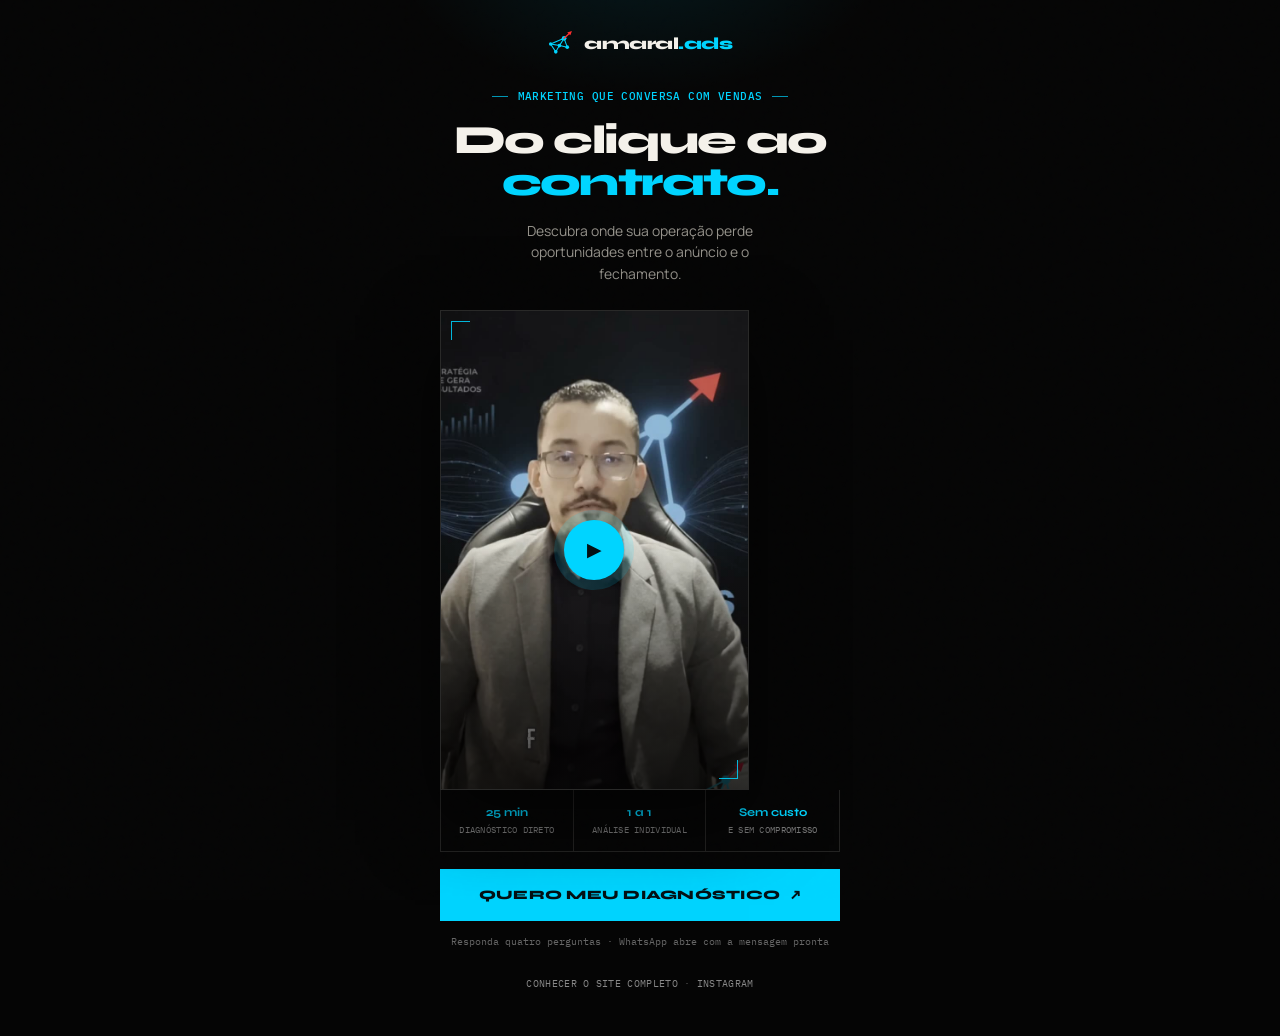
==== commit 4a3ad5d7: "design: redesenho de verdade (nao so troca de cor) inspirado no Castrum Craft real em vez de mecanic" ====
--- a/bio/index.html
+++ b/bio/index.html
@@ -5,11 +5,72 @@
   <title>Diagnóstico comercial | amaral.ads</title>
   <meta name="description" content="Descubra onde sua operação perde oportunidades entre o anúncio e a venda. Solicite seu diagnóstico com a Amaral Ads.">
   <meta name="theme-color" content="#080808"><link rel="canonical" href="https://link.amaralads.com.br/"><link rel="icon" href="../assets/favicon.ico">
-  <link rel="preconnect" href="https://fonts.googleapis.com"><link rel="preconnect" href="https://fonts.gstatic.com" crossorigin><link href="https://fonts.googleapis.com/css2?family=Manrope:wght@400;500;600;700&family=Syne:wght@600;700;800&display=swap" rel="stylesheet">
+  <link rel="preconnect" href="https://fonts.googleapis.com"><link rel="preconnect" href="https://fonts.gstatic.com" crossorigin><link href="https://fonts.googleapis.com/css2?family=Manrope:wght@400;500;600;700&family=Syne:wght@600;700;800&family=IBM+Plex+Mono:wght@500&display=swap" rel="stylesheet">
   <style>
-  :root{--black:#080808;--panel:#111;--paper:#f3f0e9;--accent:#00D4FF;--muted:#98958f;--line:rgba(255,255,255,.13)}*{box-sizing:border-box;margin:0;padding:0}body{min-height:100vh;background:radial-gradient(circle at 50% 0,rgba(0,212,255,.16),transparent 30%),var(--black);color:var(--paper);font:400 15px/1.55 Manrope,sans-serif;-webkit-font-smoothing:antialiased;overflow-x:hidden}a{color:inherit;text-decoration:none}.page{width:min(470px,100%);margin:auto;padding:24px 18px 44px;position:relative}.page:before{content:'';position:fixed;inset:0;pointer-events:none;opacity:.12;background-image:url("data:image/svg+xml,%3Csvg viewBox='0 0 160 160' xmlns='http://www.w3.org/2000/svg'%3E%3Cfilter id='n'%3E%3CfeTurbulence type='fractalNoise' baseFrequency='.9' numOctaves='3'/%3E%3C/filter%3E%3Crect width='100%25' height='100%25' filter='url(%23n)' opacity='.2'/%3E%3C/svg%3E")}.brand{display:flex;justify-content:center;align-items:center;gap:.6rem;margin-bottom:1.4rem}.mark{width:32px;height:32px;border:1px solid rgba(0,212,255,.6);display:grid;place-items:center;font:800 1rem Syne;position:relative}.mark i{position:absolute;right:2px;top:0;color:var(--accent);font-size:.65rem}.brand strong{font:800 1.15rem Syne;letter-spacing:-.04em}.brand strong span{color:var(--accent)}.intro{text-align:center;margin-bottom:1.2rem}.eyebrow{color:var(--accent);font-size:.62rem;font-weight:700;text-transform:uppercase;letter-spacing:.16em;margin-bottom:.65rem}.intro h1{max-width:100%;font:800 clamp(1.85rem,9.2vw,2.65rem)/1 Syne;letter-spacing:-.05em}.intro h1 em{display:block;color:var(--accent);font-style:normal}.intro>p:last-child{color:var(--muted);max-width:37ch;margin:.8rem auto 0;font-size:.86rem}.video-wrap{aspect-ratio:9/14;max-height:500px;position:relative;overflow:hidden;border:1px solid var(--line);background:#111;box-shadow:0 28px 60px rgba(0,0,0,.5)}video{width:100%;height:100%;object-fit:cover;object-position:center top}.play{position:absolute;inset:0;border:0;background:linear-gradient(180deg,transparent 50%,rgba(8,8,8,.75));color:#fff;cursor:pointer}.play span{position:absolute;left:50%;top:50%;transform:translate(-50%,-50%);width:64px;height:64px;border-radius:50%;display:grid;place-items:center;background:var(--accent);color:#080808;font-size:1.3rem;box-shadow:0 0 0 12px rgba(0,212,255,.12)}.video-wrap.playing .play{display:none}.sound{position:absolute;bottom:12px;left:50%;transform:translateX(-50%);border:1px solid var(--line);background:rgba(8,8,8,.8);color:#fff;padding:.45rem .7rem;font-size:.62rem;display:none}.video-wrap.muted .sound{display:block}.benefits{display:grid;grid-template-columns:repeat(3,1fr);border:1px solid var(--line);border-top:0}.benefits div{min-width:0;padding:.85rem .35rem;text-align:center;border-right:1px solid var(--line)}.benefits div:last-child{border:0}.benefits strong{display:block;color:var(--accent);font:700 .7rem Syne}.benefits span{display:block;color:#777;font-size:.6rem;line-height:1.25;margin-top:.2rem;overflow-wrap:anywhere}.cta{width:100%;margin-top:1rem;border:1px solid var(--accent);background:var(--accent);color:#090909;padding:1rem;font:800 .8rem Syne;text-transform:uppercase;letter-spacing:.04em;cursor:pointer;text-decoration:none;display:flex;justify-content:center;gap:.6rem;transition:.25s}.cta:hover{background:#33dfff;transform:translateY(-2px)}.micro{text-align:center;color:#666;font-size:.67rem;margin:.7rem 0 1rem}.form{display:none;background:var(--paper);color:#111;padding:1.25rem;margin-top:1rem}.form.open{display:grid;gap:.85rem;animation:rise .35s ease}.form.sent>*:not(.success){display:none}.form.sent .success{display:grid}.form h2{font:800 1.25rem Syne}.form>p{font-size:.75rem;color:#666}.form label{display:grid;gap:.3rem;font-size:.62rem;font-weight:800;text-transform:uppercase;letter-spacing:.08em}.form input,.form select{width:100%;padding:.78rem;border:1px solid #cbc6bd;background:#fff;outline:0}.form input:focus,.form select:focus{border-color:var(--accent)}.form .invalid{border-color:#c20}.success{display:none;text-align:center;gap:.8rem}.success b{font:800 1.3rem Syne}.footer{text-align:center;margin-top:1.4rem;color:#555;font-size:.65rem}.footer a{color:#888}@keyframes rise{from{opacity:0;transform:translateY(12px)}}@media(max-width:380px){.benefits{grid-template-columns:1fr}.benefits div{border-right:0;border-bottom:1px solid var(--line)}}
+  :root{--black:#050505;--panel:#111;--paper:#f4f1ea;--accent:#00d4ff;--red:#ff2d2d;--muted:#94918a;--line:rgba(244,241,234,.12);--mono:'IBM Plex Mono',ui-monospace,monospace}
+  *{box-sizing:border-box;margin:0;padding:0}
+  body{min-height:100vh;background:radial-gradient(420px 260px at 50% -6%,rgba(0,212,255,.1),transparent 60%),var(--black);color:var(--paper);font:400 15px/1.55 Manrope,sans-serif;-webkit-font-smoothing:antialiased;overflow-x:hidden}
+  a{color:inherit;text-decoration:none}
+  .page{width:min(440px,100%);margin:auto;padding:30px 20px 44px;position:relative}
+  .page:before{content:'';position:fixed;inset:0;pointer-events:none;opacity:.05;mix-blend-mode:overlay;background-image:url("data:image/svg+xml,%3Csvg viewBox='0 0 160 160' xmlns='http://www.w3.org/2000/svg'%3E%3Cfilter id='n'%3E%3CfeTurbulence type='fractalNoise' baseFrequency='.9' numOctaves='3'/%3E%3C/filter%3E%3Crect width='100%25' height='100%25' filter='url(%23n)'/%3E%3C/svg%3E")}
+  .brand{display:flex;justify-content:center;align-items:center;gap:.65rem;margin-bottom:2rem}
+  .brand .mark{width:26px;height:26px;flex:none}
+  .brand strong{font:800 1.05rem Syne;letter-spacing:-.03em}
+  .brand strong span{color:var(--accent)}
+  .intro{text-align:center;margin-bottom:1.6rem}
+  .eyebrow{display:flex;align-items:center;justify-content:center;gap:.6rem;color:var(--accent);font-family:var(--mono);font-size:.66rem;font-weight:500;text-transform:uppercase;letter-spacing:.04em;margin-bottom:1rem}
+  .eyebrow:before,.eyebrow:after{content:'';width:16px;height:1px;background:currentColor;opacity:.7}
+  .intro h1{max-width:100%;font:800 clamp(1.85rem,9vw,2.5rem)/1.04 Syne;letter-spacing:-.045em}
+  .intro h1 em{display:block;color:var(--accent);font-style:normal}
+  .intro>p:last-child{color:var(--muted);max-width:36ch;margin:1rem auto 0;font-size:.87rem}
+  .video-wrap{aspect-ratio:9/14;max-height:480px;position:relative;overflow:hidden;border:1px solid var(--line);background:#0c0c0c;box-shadow:0 30px 70px rgba(0,0,0,.55)}
+  .video-wrap:before,.video-wrap:after{content:'';position:absolute;width:18px;height:18px;border:1.5px solid var(--accent);opacity:.85;z-index:2;pointer-events:none}
+  .video-wrap:before{top:10px;left:10px;border-right:0;border-bottom:0}
+  .video-wrap:after{bottom:10px;right:10px;border-left:0;border-top:0}
+  video{width:100%;height:100%;object-fit:cover;object-position:center top;filter:grayscale(.15) contrast(1.06)}
+  .play{position:absolute;inset:0;border:0;background:linear-gradient(180deg,transparent 45%,rgba(5,5,5,.8));color:#fff;cursor:pointer;z-index:1}
+  .play span{position:absolute;left:50%;top:50%;transform:translate(-50%,-50%);width:60px;height:60px;border-radius:50%;display:grid;place-items:center;background:var(--accent);color:#031014;font-size:1.2rem;box-shadow:0 0 0 10px rgba(0,212,255,.14)}
+  .video-wrap.playing .play{display:none}
+  .sound{position:absolute;bottom:14px;left:50%;transform:translateX(-50%);border:1px solid var(--line);background:rgba(5,5,5,.85);backdrop-filter:blur(8px);color:#fff;font-family:var(--mono);padding:.5rem .8rem;font-size:.62rem;text-transform:uppercase;letter-spacing:.04em;display:none;z-index:2}
+  .video-wrap.muted .sound{display:block}
+  .benefits{display:grid;grid-template-columns:repeat(3,1fr);border:1px solid var(--line);border-top:0}
+  .benefits div{min-width:0;padding:.95rem .4rem;text-align:center;border-right:1px solid var(--line)}
+  .benefits div:last-child{border:0}
+  .benefits strong{display:block;color:var(--accent);font:700 .74rem Syne}
+  .benefits span{display:block;color:#777;font-family:var(--mono);font-size:.56rem;text-transform:uppercase;letter-spacing:.03em;line-height:1.3;margin-top:.3rem;overflow-wrap:anywhere}
+  .cta{width:100%;margin-top:1.1rem;border:1px solid var(--accent);background:var(--accent);color:#031014;padding:1.05rem;font:800 .8rem Syne;text-transform:uppercase;letter-spacing:.02em;cursor:pointer;text-decoration:none;display:flex;justify-content:center;gap:.6rem;transition:transform .25s,box-shadow .25s,background .25s}
+  .cta:hover{background:#33dfff;transform:translateY(-2px);box-shadow:0 14px 30px rgba(0,212,255,.2)}
+  .micro{text-align:center;color:#666;font-family:var(--mono);font-size:.64rem;margin:.85rem 0 1.2rem}
+  .form{display:none;background:var(--paper);color:#161310;padding:1.4rem;margin-top:1.1rem;border-top:3px solid var(--accent)}
+  .form.open{display:grid;gap:.9rem;animation:rise .35s ease}
+  .form.sent>*:not(.success){display:none}
+  .form.sent .success{display:grid}
+  .form h2{font:800 1.2rem Syne}
+  .form>p{font-size:.76rem;color:#6b675e}
+  .form label{display:grid;gap:.35rem;font-family:var(--mono);font-size:.6rem;font-weight:500;text-transform:uppercase;letter-spacing:.03em;color:#4a473f}
+  .form input,.form select{width:100%;padding:.8rem;border:1px solid #d2cdc0;background:#fff;outline:0;font:400 .92rem Manrope}
+  .form input:focus,.form select:focus{border-color:#0891ac;box-shadow:0 0 0 3px rgba(0,212,255,.14)}
+  .form .invalid{border-color:#d43}
+  .success{display:none;text-align:center;gap:.9rem}
+  .success .mark-ok{width:44px;height:44px;margin:auto;border-radius:50%;background:#031014;border:1px solid rgba(0,212,255,.35);color:var(--accent);display:grid;place-items:center;font-size:1.1rem}
+  .success b{font:800 1.25rem Syne;color:#161310}
+  .success p{color:#6b675e;font-size:.85rem}
+  .footer{text-align:center;margin-top:1.6rem;color:#555;font-family:var(--mono);font-size:.64rem;text-transform:uppercase;letter-spacing:.03em}
+  .footer a{color:#888;transition:color .2s}
+  .footer a:hover{color:var(--accent)}
+  @keyframes rise{from{opacity:0;transform:translateY(12px)}}
+  @media(max-width:380px){.benefits{grid-template-columns:1fr}.benefits div{border-right:0;border-bottom:1px solid var(--line)}}
   </style>
 </head>
-<body><main class="page"><a class="brand" href="../"><span class="mark">A<i>↗</i></span><strong>amaral<span>.ads</span></strong></a><section class="intro"><p class="eyebrow">Marketing que conversa com vendas</p><h1>Do clique ao <em>contrato.</em></h1><p>Descubra onde sua operação perde oportunidades entre o anúncio e o fechamento.</p></section><div class="video-wrap" id="videoWrap"><video id="bioVideo" src="../assets/bio-video.mp4" poster="../assets/bio-video-poster.jpg" playsinline preload="metadata"></video><button class="play" id="playVideo" aria-label="Reproduzir vídeo"><span>▶</span></button><button class="sound" id="soundButton" type="button">Ativar som</button></div><div class="benefits"><div><strong>25 min</strong><span>diagnóstico direto</span></div><div><strong>1 a 1</strong><span>análise individual</span></div><div><strong>Sem custo</strong><span>e sem compromisso</span></div></div><button class="cta" id="openForm">Quero meu diagnóstico <span>↗</span></button><p class="micro">Responda quatro perguntas. O WhatsApp abre com a mensagem pronta.</p><form class="form" id="bioForm" novalidate><h2>Vamos entender seu momento.</h2><p>Leva menos de um minuto.</p><label>Nome<input name="nome" autocomplete="name" required placeholder="Seu nome"></label><label>WhatsApp<input name="whatsapp" autocomplete="tel" inputmode="tel" required placeholder="(31) 99999-9999"></label><label>Empresa<input name="empresa" autocomplete="organization" required placeholder="Nome da empresa"></label><label>Situação<select name="situacao" required><option value="">Selecione</option><option value="comecar">Ainda não invisto em tráfego</option><option value="acelerar">Já invisto, mas não tenho retorno claro</option></select></label><button class="cta" type="submit">Enviar e abrir WhatsApp <span>↗</span></button><div class="success"><b>Dados recebidos.</b><p>Se o WhatsApp não abriu, toque abaixo.</p><a class="cta" id="bioWppFallback" href="#">Abrir WhatsApp ↗</a></div></form><div class="footer"><a href="../">Conhecer o site completo</a> · <a href="https://www.instagram.com/amaral.ads.br/">Instagram</a></div></main><script src="../assets/storage.js"></script><script src="../assets/tracking.js"></script><script>
-  (function(){var WA='5531991985605',video=document.getElementById('bioVideo'),wrap=document.getElementById('videoWrap'),play=document.getElementById('playVideo'),sound=document.getElementById('soundButton'),form=document.getElementById('bioForm');function url(msg){return'https://wa.me/'+WA+'?text='+encodeURIComponent(msg)}function playing(on){wrap.classList.toggle('playing',on)}function autoplay(){video.muted=true;var p=video.play();if(p&&p.then)p.then(function(){playing(true);wrap.classList.add('muted')}).catch(function(){playing(false)})}autoplay();play.addEventListener('click',function(){video.muted=false;video.play();playing(true)});sound.addEventListener('click',function(){video.muted=false;wrap.classList.remove('muted')});video.addEventListener('ended',function(){playing(false);wrap.classList.remove('muted');video.currentTime=0});document.getElementById('openForm').addEventListener('click',function(){form.classList.add('open');form.scrollIntoView({behavior:'smooth',block:'center'});form.nome.focus()});function digits(v){return String(v||'').replace(/\D/g,'')}form.whatsapp.addEventListener('input',function(){var d=digits(this.value).slice(0,11);this.value=d.length<=2?(d?'('+d:''):d.length<=6?'('+d.slice(0,2)+') '+d.slice(2):d.length<=10?'('+d.slice(0,2)+') '+d.slice(2,6)+'-'+d.slice(6):'('+d.slice(0,2)+') '+d.slice(2,7)+'-'+d.slice(7)});form.addEventListener('submit',function(e){e.preventDefault();var ok=true;form.querySelectorAll('[required]').forEach(function(el){var bad=!String(el.value||'').trim();el.classList.toggle('invalid',bad);if(bad)ok=false});if(digits(form.whatsapp.value).length<10){form.whatsapp.classList.add('invalid');ok=false}if(!ok){form.querySelector('.invalid').focus();return}var labels={comecar:'Ainda não invisto em tráfego',acelerar:'Já invisto, mas não tenho retorno claro'},data={nome:form.nome.value.trim(),whatsapp:form.whatsapp.value.trim(),empresa:form.empresa.value.trim(),situacao:form.situacao.value};if(window.AmaralStore){var lead=AmaralStore.createLead({nome:data.nome,whatsapp:data.whatsapp,empresa:data.empresa,segmento:labels[data.situacao],situacao:data.situacao,source:'bio_form',attribution:AmaralStore.getAttribution()});try{if(window.AmaralTracking)AmaralTracking.trackLead(lead)}catch(err){}}var msg=['Olá! Vim pelo link da bio da Amaral Ads e quero solicitar o diagnóstico comercial.','','*Nome:* '+data.nome,'*WhatsApp:* '+data.whatsapp,'*Empresa:* '+data.empresa,'*Situação:* '+labels[data.situacao]].join('\n'),w=url(msg);document.getElementById('bioWppFallback').href=w;form.classList.add('sent');window.open(w,'_blank','noopener')});form.addEventListener('input',function(e){e.target.classList.remove('invalid')})})();
+<body><main class="page">
+<a class="brand" href="../"><svg class="mark" viewBox="0 0 100 100" fill="none" aria-hidden="true"><g stroke="#00D4FF" stroke-width="4" stroke-linecap="round"><path d="M10 54 L44 60 M10 54 L30 84 M10 54 L62 32 M30 84 L44 60 M44 60 L62 32 M44 60 L74 66 M62 32 L74 66"/></g><g fill="#00D4FF"><circle cx="10" cy="54" r="6.5"/><circle cx="30" cy="84" r="7"/><circle cx="44" cy="60" r="7"/><circle cx="62" cy="32" r="9"/><circle cx="74" cy="66" r="7"/></g><path d="M62 32 L86 10" stroke="#FF2D2D" stroke-width="5" stroke-linecap="round"/><path d="M92 4 L74 10 L86 20 Z" fill="#FF2D2D"/></svg><strong>amaral<span>.ads</span></strong></a>
+<section class="intro"><p class="eyebrow">Marketing que conversa com vendas</p><h1>Do clique ao <em>contrato.</em></h1><p>Descubra onde sua operação perde oportunidades entre o anúncio e o fechamento.</p></section>
+<div class="video-wrap" id="videoWrap"><video id="bioVideo" src="../assets/bio-video.mp4" poster="../assets/bio-video-poster.jpg" playsinline preload="auto"></video><button class="play" id="playVideo" aria-label="Reproduzir vídeo"><span>▶</span></button><button class="sound" id="soundButton" type="button">Ativar som</button></div>
+<div class="benefits"><div><strong>25 min</strong><span>diagnóstico direto</span></div><div><strong>1 a 1</strong><span>análise individual</span></div><div><strong>Sem custo</strong><span>e sem compromisso</span></div></div>
+<button class="cta" id="openForm">Quero meu diagnóstico <span>↗</span></button>
+<p class="micro">Responda quatro perguntas · WhatsApp abre com a mensagem pronta</p>
+<form class="form" id="bioForm" novalidate><h2>Vamos entender seu momento.</h2><p>Leva menos de um minuto.</p><label>Nome<input name="nome" autocomplete="name" required placeholder="Seu nome"></label><label>WhatsApp<input name="whatsapp" autocomplete="tel" inputmode="tel" required placeholder="(31) 99999-9999"></label><label>Empresa<input name="empresa" autocomplete="organization" required placeholder="Nome da empresa"></label><label>Situação<select name="situacao" required><option value="">Selecione</option><option value="comecar">Ainda não invisto em tráfego</option><option value="acelerar">Já invisto, mas não tenho retorno claro</option></select></label><button class="cta" type="submit">Enviar e abrir WhatsApp <span>↗</span></button><div class="success"><div class="mark-ok">✓</div><b>Dados recebidos.</b><p>Se o WhatsApp não abriu, toque abaixo.</p><a class="cta" id="bioWppFallback" href="#">Abrir WhatsApp ↗</a></div></form>
+<div class="footer"><a href="../">Conhecer o site completo</a> · <a href="https://www.instagram.com/amaral.ads.br/">Instagram</a></div>
+</main><script src="../assets/storage.js"></script><script src="../assets/tracking.js"></script><script>
+  (function(){var WA='5531991985605',video=document.getElementById('bioVideo'),wrap=document.getElementById('videoWrap'),play=document.getElementById('playVideo'),sound=document.getElementById('soundButton'),form=document.getElementById('bioForm');function url(msg){return'https://wa.me/'+WA+'?text='+encodeURIComponent(msg)}function playing(on){wrap.classList.toggle('playing',on)}function autoplay(){video.muted=false;var p=video.play();if(!p||!p.then){playing(true);return}p.then(function(){playing(true)}).catch(function(){video.muted=true;var p2=video.play();if(p2&&p2.then){p2.then(function(){playing(true);wrap.classList.add('muted')}).catch(function(){playing(false)})}else{playing(true);wrap.classList.add('muted')}})}autoplay();play.addEventListener('click',function(){video.muted=false;video.play();playing(true);wrap.classList.remove('muted')});sound.addEventListener('click',function(){video.muted=false;wrap.classList.remove('muted')});wrap.addEventListener('click',function(){if(wrap.classList.contains('muted')){video.muted=false;wrap.classList.remove('muted')}});video.addEventListener('ended',function(){playing(false);wrap.classList.remove('muted');video.currentTime=0});document.getElementById('openForm').addEventListener('click',function(){form.classList.add('open');form.scrollIntoView({behavior:'smooth',block:'center'});form.nome.focus()});function digits(v){return String(v||'').replace(/\D/g,'')}form.whatsapp.addEventListener('input',function(){var d=digits(this.value).slice(0,11);this.value=d.length<=2?(d?'('+d:''):d.length<=6?'('+d.slice(0,2)+') '+d.slice(2):d.length<=10?'('+d.slice(0,2)+') '+d.slice(2,6)+'-'+d.slice(6):'('+d.slice(0,2)+') '+d.slice(2,7)+'-'+d.slice(7)});form.addEventListener('submit',function(e){e.preventDefault();var ok=true;form.querySelectorAll('[required]').forEach(function(el){var bad=!String(el.value||'').trim();el.classList.toggle('invalid',bad);if(bad)ok=false});if(digits(form.whatsapp.value).length<10){form.whatsapp.classList.add('invalid');ok=false}if(!ok){form.querySelector('.invalid').focus();return}var labels={comecar:'Ainda não invisto em tráfego',acelerar:'Já invisto, mas não tenho retorno claro'},data={nome:form.nome.value.trim(),whatsapp:form.whatsapp.value.trim(),empresa:form.empresa.value.trim(),situacao:form.situacao.value};if(window.AmaralStore){var lead=AmaralStore.createLead({nome:data.nome,whatsapp:data.whatsapp,empresa:data.empresa,segmento:labels[data.situacao],situacao:data.situacao,source:'bio_form',attribution:AmaralStore.getAttribution()});try{if(window.AmaralTracking)AmaralTracking.trackLead(lead)}catch(err){}}var msg=['Olá! Vim pelo link da bio da Amaral Ads e quero solicitar o diagnóstico comercial.','','*Nome:* '+data.nome,'*WhatsApp:* '+data.whatsapp,'*Empresa:* '+data.empresa,'*Situação:* '+labels[data.situacao]].join('\n'),w=url(msg);document.getElementById('bioWppFallback').href=w;form.classList.add('sent');window.open(w,'_blank','noopener')});form.addEventListener('input',function(e){e.target.classList.remove('invalid')})})();
   </script></body></html>
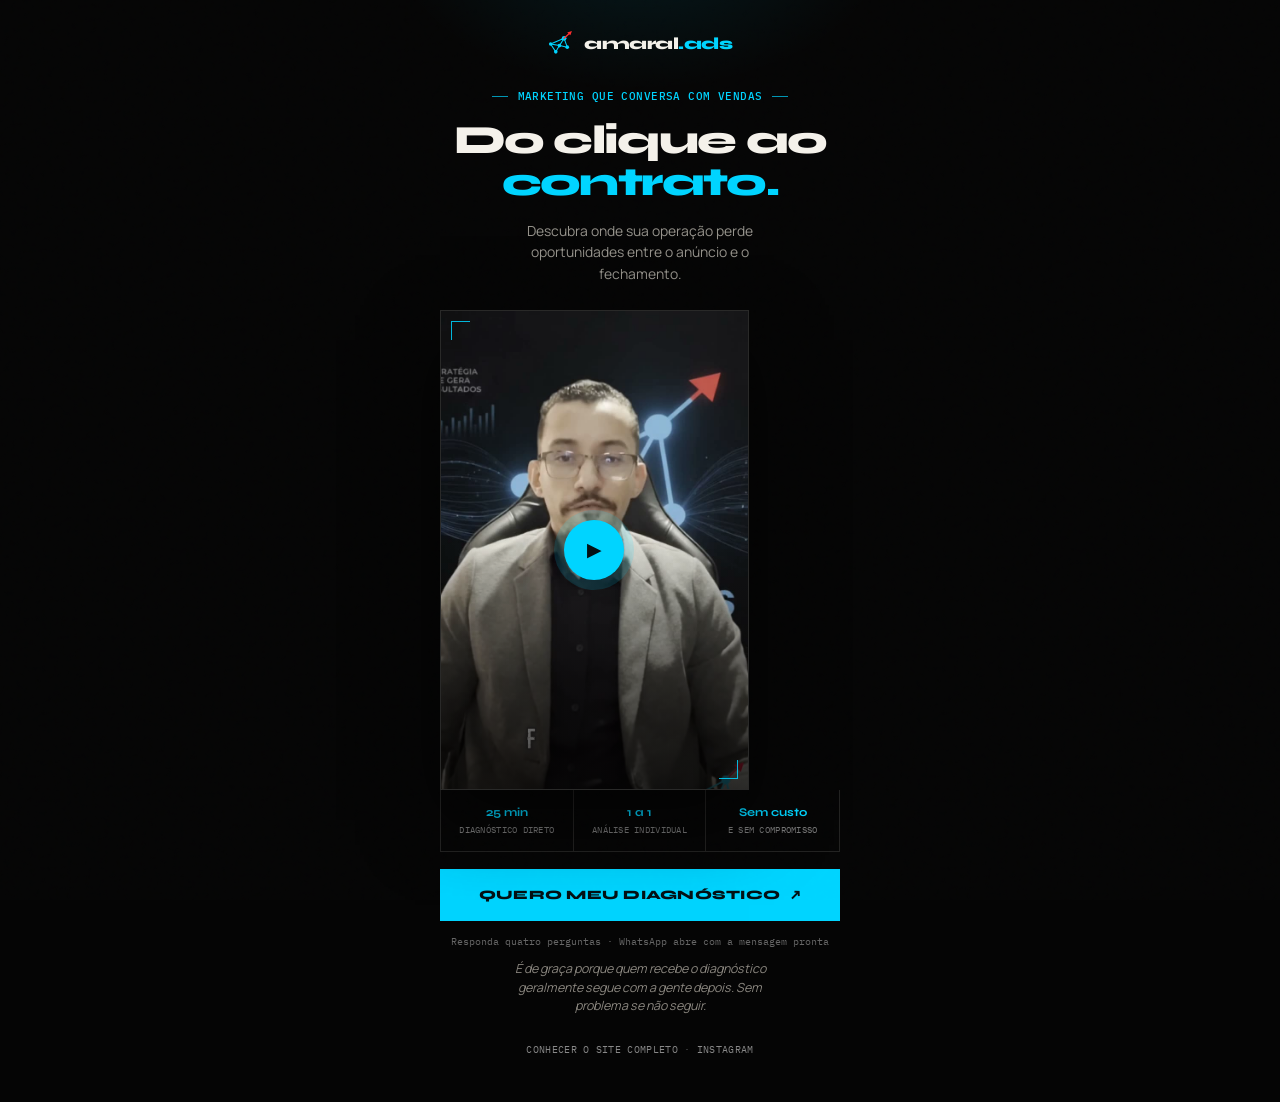
==== commit 31e4c07d: "feat: hero com mockup de diagnóstico, diagrama de vazamento do funil e nota de transparência Substit" ====
--- a/bio/index.html
+++ b/bio/index.html
@@ -41,6 +41,7 @@
   .cta{width:100%;margin-top:1.1rem;border:1px solid var(--accent);background:var(--accent);color:#031014;padding:1.05rem;font:800 .8rem Syne;text-transform:uppercase;letter-spacing:.02em;cursor:pointer;text-decoration:none;display:flex;justify-content:center;gap:.6rem;transition:transform .25s,box-shadow .25s,background .25s}
   .cta:hover{background:#33dfff;transform:translateY(-2px);box-shadow:0 14px 30px rgba(0,212,255,.2)}
   .micro{text-align:center;color:#666;font-family:var(--mono);font-size:.64rem;margin:.85rem 0 1.2rem}
+  .honest{text-align:center;color:#8a867f;font-style:italic;font-size:.78rem;line-height:1.5;max-width:34ch;margin:-.6rem auto 1.2rem}
   .form{display:none;background:var(--paper);color:#161310;padding:1.4rem;margin-top:1.1rem;border-top:3px solid var(--accent)}
   .form.open{display:grid;gap:.9rem;animation:rise .35s ease}
   .form.sent>*:not(.success){display:none}
@@ -69,6 +70,7 @@
 <div class="benefits"><div><strong>25 min</strong><span>diagnóstico direto</span></div><div><strong>1 a 1</strong><span>análise individual</span></div><div><strong>Sem custo</strong><span>e sem compromisso</span></div></div>
 <button class="cta" id="openForm">Quero meu diagnóstico <span>↗</span></button>
 <p class="micro">Responda quatro perguntas · WhatsApp abre com a mensagem pronta</p>
+<p class="honest">É de graça porque quem recebe o diagnóstico geralmente segue com a gente depois. Sem problema se não seguir.</p>
 <form class="form" id="bioForm" novalidate><h2>Vamos entender seu momento.</h2><p>Leva menos de um minuto.</p><label>Nome<input name="nome" autocomplete="name" required placeholder="Seu nome"></label><label>WhatsApp<input name="whatsapp" autocomplete="tel" inputmode="tel" required placeholder="(31) 99999-9999"></label><label>Empresa<input name="empresa" autocomplete="organization" required placeholder="Nome da empresa"></label><label>Situação<select name="situacao" required><option value="">Selecione</option><option value="comecar">Ainda não invisto em tráfego</option><option value="acelerar">Já invisto, mas não tenho retorno claro</option></select></label><button class="cta" type="submit">Enviar e abrir WhatsApp <span>↗</span></button><div class="success"><div class="mark-ok">✓</div><b>Dados recebidos.</b><p>Se o WhatsApp não abriu, toque abaixo.</p><a class="cta" id="bioWppFallback" href="#">Abrir WhatsApp ↗</a></div></form>
 <div class="footer"><a href="../">Conhecer o site completo</a> · <a href="https://www.instagram.com/amaral.ads.br/">Instagram</a></div>
 </main><script src="../assets/storage.js"></script><script src="../assets/tracking.js"></script><script>
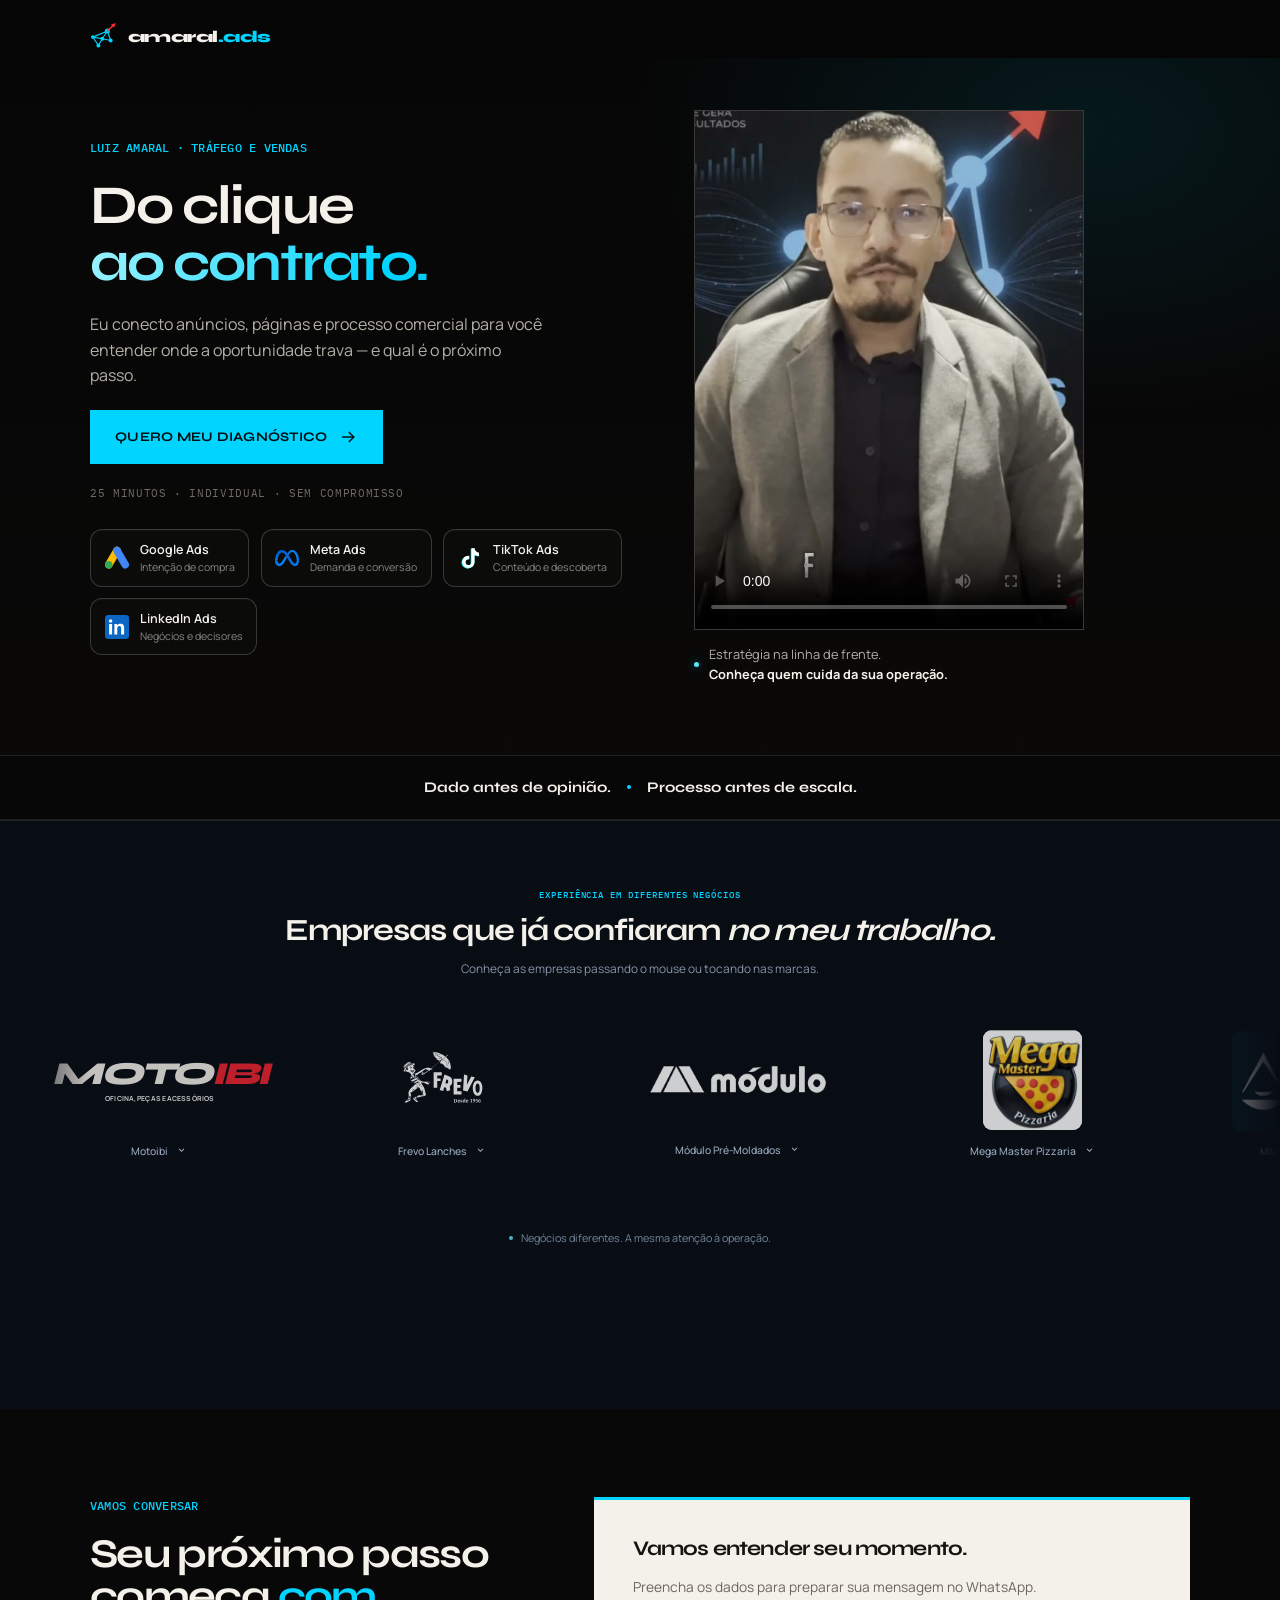
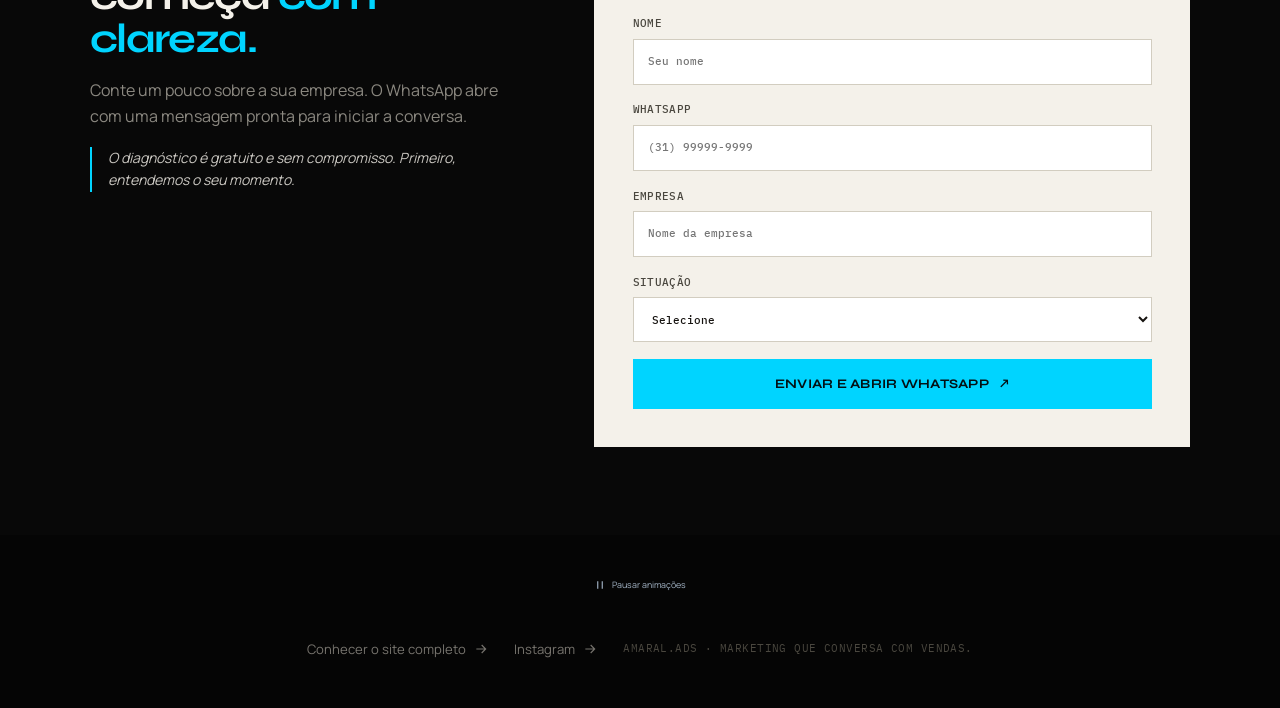
==== commit afb83d31: "fix: cria bio.css e bio.js que faltavam na bio redesenhada A bio/index.html mais recente referenciav" ====
--- a/bio/index.html
+++ b/bio/index.html
@@ -1,78 +1,9 @@
 <!DOCTYPE html>
-<html lang="pt-BR">
-<head>
-  <meta charset="UTF-8"><meta name="viewport" content="width=device-width,initial-scale=1">
-  <title>Diagnóstico comercial | amaral.ads</title>
-  <meta name="description" content="Descubra onde sua operação perde oportunidades entre o anúncio e a venda. Solicite seu diagnóstico com a Amaral Ads.">
-  <meta name="theme-color" content="#080808"><link rel="canonical" href="https://link.amaralads.com.br/"><link rel="icon" href="../assets/favicon.ico">
-  <link rel="preconnect" href="https://fonts.googleapis.com"><link rel="preconnect" href="https://fonts.gstatic.com" crossorigin><link href="https://fonts.googleapis.com/css2?family=Manrope:wght@400;500;600;700&family=Syne:wght@600;700;800&family=IBM+Plex+Mono:wght@500&display=swap" rel="stylesheet">
-  <style>
-  :root{--black:#050505;--panel:#111;--paper:#f4f1ea;--accent:#00d4ff;--red:#ff2d2d;--muted:#94918a;--line:rgba(244,241,234,.12);--mono:'IBM Plex Mono',ui-monospace,monospace}
-  *{box-sizing:border-box;margin:0;padding:0}
-  body{min-height:100vh;background:radial-gradient(420px 260px at 50% -6%,rgba(0,212,255,.1),transparent 60%),var(--black);color:var(--paper);font:400 15px/1.55 Manrope,sans-serif;-webkit-font-smoothing:antialiased;overflow-x:hidden}
-  a{color:inherit;text-decoration:none}
-  .page{width:min(440px,100%);margin:auto;padding:30px 20px 44px;position:relative}
-  .page:before{content:'';position:fixed;inset:0;pointer-events:none;opacity:.05;mix-blend-mode:overlay;background-image:url("data:image/svg+xml,%3Csvg viewBox='0 0 160 160' xmlns='http://www.w3.org/2000/svg'%3E%3Cfilter id='n'%3E%3CfeTurbulence type='fractalNoise' baseFrequency='.9' numOctaves='3'/%3E%3C/filter%3E%3Crect width='100%25' height='100%25' filter='url(%23n)'/%3E%3C/svg%3E")}
-  .brand{display:flex;justify-content:center;align-items:center;gap:.65rem;margin-bottom:2rem}
-  .brand .mark{width:26px;height:26px;flex:none}
-  .brand strong{font:800 1.05rem Syne;letter-spacing:-.03em}
-  .brand strong span{color:var(--accent)}
-  .intro{text-align:center;margin-bottom:1.6rem}
-  .eyebrow{display:flex;align-items:center;justify-content:center;gap:.6rem;color:var(--accent);font-family:var(--mono);font-size:.66rem;font-weight:500;text-transform:uppercase;letter-spacing:.04em;margin-bottom:1rem}
-  .eyebrow:before,.eyebrow:after{content:'';width:16px;height:1px;background:currentColor;opacity:.7}
-  .intro h1{max-width:100%;font:800 clamp(1.85rem,9vw,2.5rem)/1.04 Syne;letter-spacing:-.045em}
-  .intro h1 em{display:block;color:var(--accent);font-style:normal}
-  .intro>p:last-child{color:var(--muted);max-width:36ch;margin:1rem auto 0;font-size:.87rem}
-  .video-wrap{aspect-ratio:9/14;max-height:480px;position:relative;overflow:hidden;border:1px solid var(--line);background:#0c0c0c;box-shadow:0 30px 70px rgba(0,0,0,.55)}
-  .video-wrap:before,.video-wrap:after{content:'';position:absolute;width:18px;height:18px;border:1.5px solid var(--accent);opacity:.85;z-index:2;pointer-events:none}
-  .video-wrap:before{top:10px;left:10px;border-right:0;border-bottom:0}
-  .video-wrap:after{bottom:10px;right:10px;border-left:0;border-top:0}
-  video{width:100%;height:100%;object-fit:cover;object-position:center top;filter:grayscale(.15) contrast(1.06)}
-  .play{position:absolute;inset:0;border:0;background:linear-gradient(180deg,transparent 45%,rgba(5,5,5,.8));color:#fff;cursor:pointer;z-index:1}
-  .play span{position:absolute;left:50%;top:50%;transform:translate(-50%,-50%);width:60px;height:60px;border-radius:50%;display:grid;place-items:center;background:var(--accent);color:#031014;font-size:1.2rem;box-shadow:0 0 0 10px rgba(0,212,255,.14)}
-  .video-wrap.playing .play{display:none}
-  .sound{position:absolute;bottom:14px;left:50%;transform:translateX(-50%);border:1px solid var(--line);background:rgba(5,5,5,.85);backdrop-filter:blur(8px);color:#fff;font-family:var(--mono);padding:.5rem .8rem;font-size:.62rem;text-transform:uppercase;letter-spacing:.04em;display:none;z-index:2}
-  .video-wrap.muted .sound{display:block}
-  .benefits{display:grid;grid-template-columns:repeat(3,1fr);border:1px solid var(--line);border-top:0}
-  .benefits div{min-width:0;padding:.95rem .4rem;text-align:center;border-right:1px solid var(--line)}
-  .benefits div:last-child{border:0}
-  .benefits strong{display:block;color:var(--accent);font:700 .74rem Syne}
-  .benefits span{display:block;color:#777;font-family:var(--mono);font-size:.56rem;text-transform:uppercase;letter-spacing:.03em;line-height:1.3;margin-top:.3rem;overflow-wrap:anywhere}
-  .cta{width:100%;margin-top:1.1rem;border:1px solid var(--accent);background:var(--accent);color:#031014;padding:1.05rem;font:800 .8rem Syne;text-transform:uppercase;letter-spacing:.02em;cursor:pointer;text-decoration:none;display:flex;justify-content:center;gap:.6rem;transition:transform .25s,box-shadow .25s,background .25s}
-  .cta:hover{background:#33dfff;transform:translateY(-2px);box-shadow:0 14px 30px rgba(0,212,255,.2)}
-  .micro{text-align:center;color:#666;font-family:var(--mono);font-size:.64rem;margin:.85rem 0 1.2rem}
-  .honest{text-align:center;color:#8a867f;font-style:italic;font-size:.78rem;line-height:1.5;max-width:34ch;margin:-.6rem auto 1.2rem}
-  .form{display:none;background:var(--paper);color:#161310;padding:1.4rem;margin-top:1.1rem;border-top:3px solid var(--accent)}
-  .form.open{display:grid;gap:.9rem;animation:rise .35s ease}
-  .form.sent>*:not(.success){display:none}
-  .form.sent .success{display:grid}
-  .form h2{font:800 1.2rem Syne}
-  .form>p{font-size:.76rem;color:#6b675e}
-  .form label{display:grid;gap:.35rem;font-family:var(--mono);font-size:.6rem;font-weight:500;text-transform:uppercase;letter-spacing:.03em;color:#4a473f}
-  .form input,.form select{width:100%;padding:.8rem;border:1px solid #d2cdc0;background:#fff;outline:0;font:400 .92rem Manrope}
-  .form input:focus,.form select:focus{border-color:#0891ac;box-shadow:0 0 0 3px rgba(0,212,255,.14)}
-  .form .invalid{border-color:#d43}
-  .success{display:none;text-align:center;gap:.9rem}
-  .success .mark-ok{width:44px;height:44px;margin:auto;border-radius:50%;background:#031014;border:1px solid rgba(0,212,255,.35);color:var(--accent);display:grid;place-items:center;font-size:1.1rem}
-  .success b{font:800 1.25rem Syne;color:#161310}
-  .success p{color:#6b675e;font-size:.85rem}
-  .footer{text-align:center;margin-top:1.6rem;color:#555;font-family:var(--mono);font-size:.64rem;text-transform:uppercase;letter-spacing:.03em}
-  .footer a{color:#888;transition:color .2s}
-  .footer a:hover{color:var(--accent)}
-  @keyframes rise{from{opacity:0;transform:translateY(12px)}}
-  @media(max-width:380px){.benefits{grid-template-columns:1fr}.benefits div{border-right:0;border-bottom:1px solid var(--line)}}
-  </style>
-</head>
-<body><main class="page">
-<a class="brand" href="../"><svg class="mark" viewBox="0 0 100 100" fill="none" aria-hidden="true"><g stroke="#00D4FF" stroke-width="4" stroke-linecap="round"><path d="M10 54 L44 60 M10 54 L30 84 M10 54 L62 32 M30 84 L44 60 M44 60 L62 32 M44 60 L74 66 M62 32 L74 66"/></g><g fill="#00D4FF"><circle cx="10" cy="54" r="6.5"/><circle cx="30" cy="84" r="7"/><circle cx="44" cy="60" r="7"/><circle cx="62" cy="32" r="9"/><circle cx="74" cy="66" r="7"/></g><path d="M62 32 L86 10" stroke="#FF2D2D" stroke-width="5" stroke-linecap="round"/><path d="M92 4 L74 10 L86 20 Z" fill="#FF2D2D"/></svg><strong>amaral<span>.ads</span></strong></a>
-<section class="intro"><p class="eyebrow">Marketing que conversa com vendas</p><h1>Do clique ao <em>contrato.</em></h1><p>Descubra onde sua operação perde oportunidades entre o anúncio e o fechamento.</p></section>
-<div class="video-wrap" id="videoWrap"><video id="bioVideo" src="../assets/bio-video.mp4" poster="../assets/bio-video-poster.jpg" playsinline preload="auto"></video><button class="play" id="playVideo" aria-label="Reproduzir vídeo"><span>▶</span></button><button class="sound" id="soundButton" type="button">Ativar som</button></div>
-<div class="benefits"><div><strong>25 min</strong><span>diagnóstico direto</span></div><div><strong>1 a 1</strong><span>análise individual</span></div><div><strong>Sem custo</strong><span>e sem compromisso</span></div></div>
-<button class="cta" id="openForm">Quero meu diagnóstico <span>↗</span></button>
-<p class="micro">Responda quatro perguntas · WhatsApp abre com a mensagem pronta</p>
-<p class="honest">É de graça porque quem recebe o diagnóstico geralmente segue com a gente depois. Sem problema se não seguir.</p>
-<form class="form" id="bioForm" novalidate><h2>Vamos entender seu momento.</h2><p>Leva menos de um minuto.</p><label>Nome<input name="nome" autocomplete="name" required placeholder="Seu nome"></label><label>WhatsApp<input name="whatsapp" autocomplete="tel" inputmode="tel" required placeholder="(31) 99999-9999"></label><label>Empresa<input name="empresa" autocomplete="organization" required placeholder="Nome da empresa"></label><label>Situação<select name="situacao" required><option value="">Selecione</option><option value="comecar">Ainda não invisto em tráfego</option><option value="acelerar">Já invisto, mas não tenho retorno claro</option></select></label><button class="cta" type="submit">Enviar e abrir WhatsApp <span>↗</span></button><div class="success"><div class="mark-ok">✓</div><b>Dados recebidos.</b><p>Se o WhatsApp não abriu, toque abaixo.</p><a class="cta" id="bioWppFallback" href="#">Abrir WhatsApp ↗</a></div></form>
-<div class="footer"><a href="../">Conhecer o site completo</a> · <a href="https://www.instagram.com/amaral.ads.br/">Instagram</a></div>
-</main><script src="../assets/storage.js"></script><script src="../assets/tracking.js"></script><script>
-  (function(){var WA='5531991985605',video=document.getElementById('bioVideo'),wrap=document.getElementById('videoWrap'),play=document.getElementById('playVideo'),sound=document.getElementById('soundButton'),form=document.getElementById('bioForm');function url(msg){return'https://wa.me/'+WA+'?text='+encodeURIComponent(msg)}function playing(on){wrap.classList.toggle('playing',on)}function autoplay(){video.muted=false;var p=video.play();if(!p||!p.then){playing(true);return}p.then(function(){playing(true)}).catch(function(){video.muted=true;var p2=video.play();if(p2&&p2.then){p2.then(function(){playing(true);wrap.classList.add('muted')}).catch(function(){playing(false)})}else{playing(true);wrap.classList.add('muted')}})}autoplay();play.addEventListener('click',function(){video.muted=false;video.play();playing(true);wrap.classList.remove('muted')});sound.addEventListener('click',function(){video.muted=false;wrap.classList.remove('muted')});wrap.addEventListener('click',function(){if(wrap.classList.contains('muted')){video.muted=false;wrap.classList.remove('muted')}});video.addEventListener('ended',function(){playing(false);wrap.classList.remove('muted');video.currentTime=0});document.getElementById('openForm').addEventListener('click',function(){form.classList.add('open');form.scrollIntoView({behavior:'smooth',block:'center'});form.nome.focus()});function digits(v){return String(v||'').replace(/\D/g,'')}form.whatsapp.addEventListener('input',function(){var d=digits(this.value).slice(0,11);this.value=d.length<=2?(d?'('+d:''):d.length<=6?'('+d.slice(0,2)+') '+d.slice(2):d.length<=10?'('+d.slice(0,2)+') '+d.slice(2,6)+'-'+d.slice(6):'('+d.slice(0,2)+') '+d.slice(2,7)+'-'+d.slice(7)});form.addEventListener('submit',function(e){e.preventDefault();var ok=true;form.querySelectorAll('[required]').forEach(function(el){var bad=!String(el.value||'').trim();el.classList.toggle('invalid',bad);if(bad)ok=false});if(digits(form.whatsapp.value).length<10){form.whatsapp.classList.add('invalid');ok=false}if(!ok){form.querySelector('.invalid').focus();return}var labels={comecar:'Ainda não invisto em tráfego',acelerar:'Já invisto, mas não tenho retorno claro'},data={nome:form.nome.value.trim(),whatsapp:form.whatsapp.value.trim(),empresa:form.empresa.value.trim(),situacao:form.situacao.value};if(window.AmaralStore){var lead=AmaralStore.createLead({nome:data.nome,whatsapp:data.whatsapp,empresa:data.empresa,segmento:labels[data.situacao],situacao:data.situacao,source:'bio_form',attribution:AmaralStore.getAttribution()});try{if(window.AmaralTracking)AmaralTracking.trackLead(lead)}catch(err){}}var msg=['Olá! Vim pelo link da bio da Amaral Ads e quero solicitar o diagnóstico comercial.','','*Nome:* '+data.nome,'*WhatsApp:* '+data.whatsapp,'*Empresa:* '+data.empresa,'*Situação:* '+labels[data.situacao]].join('\n'),w=url(msg);document.getElementById('bioWppFallback').href=w;form.classList.add('sent');window.open(w,'_blank','noopener')});form.addEventListener('input',function(e){e.target.classList.remove('invalid')})})();
-  </script></body></html>
+<html lang="pt-BR"><head><meta charset="UTF-8"><meta name="viewport" content="width=device-width,initial-scale=1"><title>Do clique ao contrato | amaral.ads</title><meta name="description" content="Converse com Luiz Amaral sobre anúncios, páginas e vendas. Solicite um diagnóstico da sua operação."><meta name="theme-color" content="#080b11"><link rel="canonical" href="https://link.amaralads.com.br/"><link rel="icon" href="../assets/favicon.ico"><link rel="preconnect" href="https://fonts.googleapis.com"><link rel="preconnect" href="https://fonts.gstatic.com" crossorigin><link href="https://fonts.googleapis.com/css2?family=Manrope:wght@400;500;600;700;800&family=Syne:wght@700;800&family=IBM+Plex+Mono:wght@500&display=swap" rel="stylesheet"><link rel="stylesheet" href="../assets/motion.css"><link rel="stylesheet" href="../assets/social-proof.css"><link rel="stylesheet" href="bio.css"></head>
+<body class="bio-page"><a class="bio-skip" href="#bioForm">Ir para o contato</a><main class="bio-shell"><a class="bio-brand" href="https://marketing.amaralads.com.br/"><svg class="mark" viewBox="0 0 100 100" fill="none" aria-hidden="true"><g stroke="#00D4FF" stroke-width="4" stroke-linecap="round"><path d="M10 54 L44 60 M10 54 L30 84 M10 54 L62 32 M30 84 L44 60 M44 60 L62 32 M44 60 L74 66 M62 32 L74 66"/></g><g fill="#00D4FF"><circle cx="10" cy="54" r="6.5"/><circle cx="30" cy="84" r="7"/><circle cx="44" cy="60" r="7"/><circle cx="62" cy="32" r="9"/><circle cx="74" cy="66" r="7"/></g><path d="M62 32 L86 10" stroke="#FF2D2D" stroke-width="5" stroke-linecap="round"/><path d="M92 4 L74 10 L86 20 Z" fill="#FF2D2D"/></svg><strong>amaral<span>.ads</span></strong></a>
+<section class="bio-hero" aria-labelledby="bio-title"><div class="bio-intro"><p class="eyebrow">Luiz Amaral · Tráfego e vendas</p><h1 id="bio-title"><span class="hero-line"><span>Do clique</span></span><span class="hero-line hero-line-accent"><span>ao contrato.</span></span></h1><p class="bio-lead">Eu conecto anúncios, páginas e processo comercial para você entender onde a oportunidade trava — e qual é o próximo passo.</p><a class="bio-cta" id="openForm" href="#bioForm">Quero meu diagnóstico <svg viewBox="0 0 24 24" fill="none" stroke="currentColor" stroke-width="1.7" aria-hidden="true"><path d="M5 12h14m-6-6 6 6-6 6"/></svg></a><p class="bio-micro">25 minutos · Individual · Sem compromisso</p><div class="bio-platforms" aria-label="Plataformas de anúncios"><span class="platform-badge"><img class="platform-icon" src="../assets/google-ads.svg" width="28" height="28" alt=""><span><strong>Google Ads</strong><small>Intenção de compra</small></span></span><span class="platform-badge"><img class="platform-icon" src="../assets/meta.svg" width="28" height="28" alt=""><span><strong>Meta Ads</strong><small>Demanda e conversão</small></span></span><span class="platform-badge"><img class="platform-icon" src="../assets/tiktok-ads.svg" width="28" height="28" alt=""><span><strong>TikTok Ads</strong><small>Conteúdo e descoberta</small></span></span><span class="platform-badge"><img class="platform-icon" src="../assets/linkedin-ads.svg" width="28" height="28" alt=""><span><strong>LinkedIn Ads</strong><small>Negócios e decisores</small></span></span></div></div>
+<div class="bio-media"><div class="bio-video-frame"><video id="bioVideo" src="../assets/bio-video.mp4" poster="../assets/bio-video-poster.jpg" controls playsinline preload="metadata" aria-label="Apresentação de Luiz Amaral"></video></div><div class="bio-video-caption"><span class="status-light"></span><span>Estratégia na linha de frente.<strong>Conheça quem cuida da sua operação.</strong></span></div></div></section>
+<div class="bio-principles"><span>Dado antes de opinião.</span><i></i><span>Processo antes de escala.</span></div>
+<section class="trust" id="clientes" aria-labelledby="trust-title"><div class="shell trust-shell"><div class="trust-heading"><p class="eyebrow">Experiência em diferentes negócios</p><h2 id="trust-title">Empresas que já confiaram <em>no meu trabalho.</em></h2><p class="trust-instruction">Conheça as empresas passando o mouse ou tocando nas marcas.</p></div><div class="trust-carousel"><div class="trust-track"><ul class="trust-list"><li><button class="trust-brand trust-brand--motoibi" type="button" data-client="motoibi" aria-controls="trust-motoibi" aria-expanded="false" aria-label="Conhecer Motoibi"><span class="trust-logo"><span class="motoibi-wordmark"><span>MOTO<strong>IBI</strong></span><small>OFICINA, PEÇAS E ACESSÓRIOS</small></span></span><span class="trust-brand-label">Motoibi<svg viewBox="0 0 16 16" aria-hidden="true"><path d="m5 6 3 3 3-3"/></svg></span></button></li><li><button class="trust-brand trust-brand--frevo" type="button" data-client="frevo" aria-controls="trust-frevo" aria-expanded="false" aria-label="Conhecer Frevo Lanches"><span class="trust-logo"><img src="../assets/clientes/frevo.svg" width="104" height="104" alt="" decoding="async"></span><span class="trust-brand-label">Frevo Lanches<svg viewBox="0 0 16 16" aria-hidden="true"><path d="m5 6 3 3 3-3"/></svg></span></button></li><li><button class="trust-brand trust-brand--modulo" type="button" data-client="modulo" aria-controls="trust-modulo" aria-expanded="false" aria-label="Conhecer Módulo Pré-Moldados"><span class="trust-logo"><img src="../assets/clientes/modulo.webp" width="193" height="33" alt="" decoding="async"></span><span class="trust-brand-label">Módulo Pré-Moldados<svg viewBox="0 0 16 16" aria-hidden="true"><path d="m5 6 3 3 3-3"/></svg></span></button></li><li><button class="trust-brand trust-brand--mega-master" type="button" data-client="mega-master" aria-controls="trust-mega-master" aria-expanded="false" aria-label="Conhecer Mega Master Pizzaria"><span class="trust-logo"><img src="../assets/clientes/mega-master.jpeg" width="110" height="110" alt="" decoding="async"></span><span class="trust-brand-label">Mega Master Pizzaria<svg viewBox="0 0 16 16" aria-hidden="true"><path d="m5 6 3 3 3-3"/></svg></span></button></li><li><button class="trust-brand trust-brand--milani" type="button" data-client="milani" aria-controls="trust-milani" aria-expanded="false" aria-label="Conhecer Milani Guarnieri Advocacia"><span class="trust-logo"><img src="../assets/clientes/milani-guarnieri.jpeg" width="110" height="110" alt="" decoding="async"></span><span class="trust-brand-label">Milani Guarnieri Advocacia<svg viewBox="0 0 16 16" aria-hidden="true"><path d="m5 6 3 3 3-3"/></svg></span></button></li></ul></div></div><div class="trust-details" aria-live="polite"><article class="trust-panel" id="trust-motoibi" aria-labelledby="trust-title-motoibi" hidden><span class="trust-sector">Oficina, peças e acessórios</span><h3 id="trust-title-motoibi">Motoibi</h3><p>Oficina de motos em Ibirité (MG), com serviços de manutenção e venda de peças, capacetes e acessórios para motocicletas.</p><a href="https://www.motoibi.com.br/" target="_blank" rel="noopener noreferrer">Conhecer a empresa <span aria-hidden="true">↗</span></a></article><article class="trust-panel" id="trust-frevo" aria-labelledby="trust-title-frevo" hidden><span class="trust-sector">Gastronomia · São Paulo</span><h3 id="trust-title-frevo">Frevo Lanches</h3><p>Lanchonete paulistana fundada em 1956, conhecida pelos beirutes, com unidades na Oscar Freire, Augusta e Shopping Iguatemi.</p><a href="https://www.lanchesfrevo.com.br/" target="_blank" rel="noopener noreferrer">Conhecer a empresa <span aria-hidden="true">↗</span></a></article><article class="trust-panel" id="trust-modulo" aria-labelledby="trust-title-modulo" hidden><span class="trust-sector">Construção · Nordeste</span><h3 id="trust-title-modulo">Módulo Pré-Moldados</h3><p>Empresa de João Pessoa (PB) que fabrica e monta estruturas pré-moldadas de concreto para obras industriais, comerciais e outros projetos no Nordeste.</p><a href="https://lp.modulopremoldados.com.br/" target="_blank" rel="noopener noreferrer">Conhecer a empresa <span aria-hidden="true">↗</span></a></article><article class="trust-panel" id="trust-mega-master" aria-labelledby="trust-title-mega-master" hidden><span class="trust-sector">Alimentação</span><h3 id="trust-title-mega-master">Mega Master Pizzaria</h3><p>Pizzaria.</p></article><article class="trust-panel" id="trust-milani" aria-labelledby="trust-title-milani" hidden><span class="trust-sector">Serviços jurídicos</span><h3 id="trust-title-milani">Milani Guarnieri Advocacia</h3><p>Escritório com atuação desde 2009, dedicado à defesa dos direitos dos servidores públicos e ao direito previdenciário.</p><a href="https://milaniguarnieri.com.br/" target="_blank" rel="noopener noreferrer">Conhecer a empresa <span aria-hidden="true">↗</span></a></article><p class="trust-idle"><span></span>Negócios diferentes. A mesma atenção à operação.</p></div></div></section>
+<section class="bio-contact" aria-labelledby="bio-contact-title"><div class="bio-contact-copy"><p class="eyebrow">Vamos conversar</p><h2 id="bio-contact-title">Seu próximo passo começa <em>com clareza.</em></h2><p>Conte um pouco sobre a sua empresa. O WhatsApp abre com uma mensagem pronta para iniciar a conversa.</p><p class="bio-honest">O diagnóstico é gratuito e sem compromisso. Primeiro, entendemos o seu momento.</p></div><form class="bio-form" id="bioForm" novalidate><h2>Vamos entender seu momento.</h2><p>Preencha os dados para preparar sua mensagem no WhatsApp.</p><label>Nome<input name="nome" autocomplete="name" required placeholder="Seu nome"></label><label>WhatsApp<input name="whatsapp" autocomplete="tel" inputmode="tel" required placeholder="(31) 99999-9999"></label><label>Empresa<input name="empresa" autocomplete="organization" required placeholder="Nome da empresa"></label><label>Situação<select name="situacao" required><option value="">Selecione</option><option value="comecar">Ainda não invisto em tráfego</option><option value="acelerar">Já invisto, mas não tenho retorno claro</option></select></label><button class="bio-cta" type="submit">Enviar e abrir WhatsApp <span>↗</span></button><div class="success"><div class="mark-ok">✓</div><b>Mensagem pronta.</b><p>Envie a mensagem no WhatsApp para concluir o contato. Se ele não abriu, toque abaixo.</p><a class="bio-cta" id="bioWppFallback" href="#">Abrir WhatsApp ↗</a></div></form></section>
+<div class="bio-motion"><button class="motion-toggle" type="button" aria-pressed="false" aria-label="Pausar animações"><svg viewBox="0 0 16 16" aria-hidden="true"><path d="M5 3v10M11 3v10"/></svg><span>Pausar animações</span></button></div><footer class="bio-footer"><a href="https://marketing.amaralads.com.br/">Conhecer o site completo <svg viewBox="0 0 24 24" fill="none" stroke="currentColor" stroke-width="1.7" aria-hidden="true"><path d="M5 12h14m-6-6 6 6-6 6"/></svg></a><a href="https://www.instagram.com/amaral.ads.br/" target="_blank" rel="noopener">Instagram <svg viewBox="0 0 24 24" fill="none" stroke="currentColor" stroke-width="1.7" aria-hidden="true"><path d="M5 12h14m-6-6 6 6-6 6"/></svg></a><span>amaral.ads · Marketing que conversa com vendas.</span></footer></main><script src="../assets/design.js"></script><script src="../assets/social-proof.js"></script><script src="../assets/storage.js"></script><script src="../assets/tracking.js"></script><script src="bio.js"></script></body></html>
--- a/assets/motion.css
+++ b/assets/motion.css
@@ -0,0 +1,25 @@
+/* Movimento inspirado na referência Loures; componentes e identidade Amaral Ads. */
+@property --rim-angle{syntax:'<angle>';initial-value:0deg;inherits:false}
+:root{--motion-ease:cubic-bezier(.16,1,.3,1);--accent-gradient:linear-gradient(115deg,#9ef3ff 0%,#00d4ff 55%,#009bd5 100%)}
+.ui-icon{width:22px;height:22px;flex:none;display:block}.platform-icon{width:28px;height:28px;object-fit:contain;flex:none;display:block}.cta-arrow{width:20px;height:20px;transition:transform .3s var(--motion-ease)}
+.btn{background-image:linear-gradient(115deg,#69e6ff,#00c9f1 65%,#00a9d9);background-size:150% 100%;border-color:#5fe4ff70;box-shadow:inset 0 1px #b8f4ff66,0 6px 24px #00bbf112;transition:background-position .5s,box-shadow .3s,transform .3s}.btn:hover{background-position:100% 0;box-shadow:0 8px 32px #00bbf133;transform:translateY(-1px)}.btn:hover .cta-arrow{transform:translateX(4px)}.btn-outline{background-image:none;box-shadow:none}.btn-outline:hover{background-image:var(--accent-gradient)}
+.hero{padding-top:145px;padding-bottom:90px;min-height:850px;overflow:hidden;background:radial-gradient(ellipse at 83% 49%,#053b5a55,transparent 57%),linear-gradient(115deg,#080b11 40%,#07101c)}.hero-grid{width:min(1200px,calc(100% - 80px));grid-template-columns:.96fr 1.04fr;gap:64px;align-items:center}.hero h1{font-size:clamp(2.7rem,4.05vw,4rem);max-width:none;letter-spacing:-.055em;line-height:1.08;margin:0}.hero-line{display:block;overflow:hidden;padding-bottom:.1em;margin-bottom:-.1em}.hero-line>span{display:block}.hero-line-accent>span{background:var(--accent-gradient);background-clip:text;-webkit-background-clip:text;color:transparent}.motion-ready .hero-line>span{animation:headline-rise .9s var(--motion-ease) both}.hero-line:nth-child(2)>span{animation-delay:90ms}.hero-line:nth-child(3)>span{animation-delay:180ms}.hero-line:nth-child(4)>span{animation-delay:270ms}.hero-copy{gap:23px}.hero-copy>.eyebrow{letter-spacing:.1em;font-size:.66rem}.hero-punch{font-size:1.04rem}.hero-lead{font-size:1rem;max-width:43ch;line-height:1.75}.hero-actions{gap:22px;margin-top:4px}.hero-actions .btn{font-size:.84rem;padding:17px 23px}.hero-actions .text-link{font-size:.75rem;white-space:nowrap}.hero-reassurance{font-size:.74rem}.hero-proof{display:flex;gap:10px;flex-wrap:wrap;margin-top:3px;font-family:Manrope,sans-serif;text-transform:none;letter-spacing:0}.hero-proof .platform-badge,.platform-badge{display:flex;align-items:center;gap:10px;border:1px solid #a3c3e52b;background:linear-gradient(140deg,#1a222cbb,#0d121acc);padding:12px 14px;border-radius:12px;box-shadow:inset 0 1px #ffffff08}.hero-proof .platform-badge span,.platform-badge>span{display:grid;gap:3px;padding:0;border:0;background:none;line-height:1.25}.platform-badge strong{font-size:.74rem;color:#e4eaf2;font-weight:600}.platform-badge small{font-size:.6rem;color:#a3afbf}.platform-badge>.ui-icon{width:26px;height:26px;color:var(--cyan)}.hero-proof .platform-icon{width:24px;height:24px}
+.hero-network{position:absolute;right:-7%;top:0;width:70%;height:100%;opacity:.6;pointer-events:none}.network-grid{stroke:#2b86b5;stroke-width:.5;opacity:.22}.network-globe{stroke:#00bfe8;stroke-width:.8;stroke-dasharray:1 5;opacity:.6}.signal-line{stroke:#2cd5ff;stroke-width:1;stroke-dasharray:2 18 38 350;opacity:.5;animation:signal-stream 8s linear infinite;animation-delay:var(--signal-delay)}.network-node{fill:#8fefff;animation:node-light 5s ease-in-out infinite;animation-delay:var(--signal-delay)}.hero:before{opacity:.35}.hero-glow{width:350px;height:350px;top:25%;right:10%;filter:blur(120px);opacity:.075}
+.hero-visual{padding:5px 0 70px;perspective:1200px;isolation:isolate;min-width:0}.scene-caption{display:flex;align-items:center;gap:9px;color:#9baabe;font:500 .58rem var(--mono);letter-spacing:.04em;text-transform:uppercase;margin:0 0 23px 5px}.scene-caption>span:last-child{margin-left:auto;color:#64768c}.status-light{display:inline-block;width:5px;height:5px;border-radius:50%;background:#55e6ff;box-shadow:0 0 9px #00d4ff80;flex:none}.dash{grid-template-columns:1fr 1fr;gap:14px;transform:rotateX(var(--tilt-x,2.5deg)) rotateY(var(--tilt-y,-8deg));transform-style:preserve-3d;transition:transform .5s var(--motion-ease);will-change:auto}.dash.is-tilting{transition:none}.dash:before{display:none}.dash-card,.dash-plat{isolation:isolate;position:relative;border-radius:17px;border:1px solid #a7c0d12b;background:linear-gradient(130deg,#131d27ee,#090f18f5);box-shadow:0 16px 30px #0005,inset 0 1px #9bbada0d;backdrop-filter:blur(12px);padding:19px 17px;transform:translateZ(var(--depth,0px));transition:transform .42s var(--motion-ease),border-color .42s,box-shadow .42s;overflow:visible}.dash-card:before,.dash-plat:before{content:'';position:absolute;inset:-1px;border-radius:inherit;padding:1px;background:conic-gradient(from var(--rim-angle),transparent 0deg,#00bfe866 45deg,#a5f0ffbd 72deg,transparent 115deg,transparent 210deg,#1689b942 260deg,#28d4ff99 290deg,transparent 335deg);mask:linear-gradient(#000 0 0) content-box,linear-gradient(#000 0 0);mask-composite:exclude;-webkit-mask:linear-gradient(#000 0 0) content-box,linear-gradient(#000 0 0);-webkit-mask-composite:xor;pointer-events:none;animation:rim-turn 9s linear infinite}.dash-points:before{animation-delay:-2.3s}.dash-route:before{animation-delay:-4.5s}.dash-cover:before{animation-delay:-6.7s}.dash-plat:before{animation-delay:-1.5s}.dash-points{--depth:12px}.dash-route{--depth:22px}.dash-cover{--depth:30px}.dash-plat{--depth:16px}.dash-heading{display:flex;gap:7px;align-items:center;color:#dce8f2;font:600 .71rem/1.35 Manrope,sans-serif;margin-bottom:12px;min-height:22px}.dash-heading>.ui-icon{width:15px;height:15px;color:#7c9ab1}.example-chip{margin-left:auto;border:1px solid #94aac12b;border-radius:99px;padding:4px 7px;font:400 .5rem Manrope,sans-serif;color:#98a8ba}.dash-label{font:500 .51rem/1.5 var(--mono);letter-spacing:.04em;text-transform:uppercase;color:#8797aa;display:block;margin-bottom:9px}.dash-chart .dash-spark{width:100%;height:auto;margin:20px 0 12px;overflow:visible}.chart-grid{stroke:#4e71852e;stroke-width:.6;stroke-dasharray:2 3}.chart-point{fill:#0b111a;stroke:#79e7ff;stroke-width:1.3}.chart-axis{display:flex;justify-content:space-between;font:400 .53rem Manrope,sans-serif;color:#8495a9}.chart-axis>span:last-child{display:flex;gap:4px;align-items:center}.chart-axis .ui-icon{width:11px;height:11px}.dash-points ul{gap:12px;margin-top:17px}.dash-points li{display:flex;align-items:center;gap:6px;font-size:.65rem;color:#bac7d4;line-height:1.4}.dash-points li>.ui-icon{width:13px;height:13px;color:#68849c}.dash-points li>span{flex:1}.tag{font-size:.46rem;letter-spacing:.01em;padding:3px 5px;border:0;background:#fd62621c;color:#ff9a9a;border-radius:4px;text-transform:uppercase}.tag-mid{background:#e6b54415;color:#e7c47b}.dash-route{display:grid;justify-items:center}.dash-route .dash-heading{justify-self:start}.route-ring{position:relative;width:125px;height:125px;margin:4px auto 8px;border:0;transform:none}.route-ring>svg{position:absolute;inset:0;width:100%;height:100%;transform:rotate(-90deg);overflow:visible}.ring-track{fill:none;stroke:#253445;stroke-width:6}.ring-progress{fill:none;stroke:#32dbff;stroke-width:6;stroke-linecap:round;stroke-dasharray:.87 1;stroke-dashoffset:0;filter:drop-shadow(0 0 3px #00d4ff30)}.route-ring>span{position:relative;transform:none;font-size:2.1rem;line-height:1.2}.route-ring small{font-size:.57rem;color:#9cadbf;width:auto;line-height:1.5;margin-top:4px}.route-note{font-size:.56rem;color:#8498ae;letter-spacing:.02em}.dash-cover{display:flex;flex-direction:column}.dash-cover ul{gap:12px;margin-top:10px}.dash-cover li{align-items:center;gap:8px;font-size:.67rem;color:#bdc9d6}.dash-cover li:before{display:none}.dash-cover li>.ui-icon{width:14px;height:14px;color:#36cce9}.cover-footer{margin-top:auto;padding-top:17px;display:flex;align-items:center;gap:7px;color:#849aab;font-size:.53rem}.dash-plat{display:grid;gap:16px;padding:19px 23px;text-transform:none}.dash-plat>span{font:500 .53rem var(--mono);letter-spacing:.09em;text-transform:uppercase;color:#93a8bd}.dash-plat>div{display:flex;align-items:center;justify-content:flex-start;gap:22px}.dash-plat>div>span{display:flex;align-items:center;gap:12px;font:600 .83rem Manrope,sans-serif;color:#e3ebf3}.dash-plat>div>i{height:26px;width:1px;background:var(--line-strong)}.dash-plat .platform-icon{height:31px;width:31px}.scene-footnote{position:absolute;bottom:0;left:0;right:0;display:flex;align-items:center;justify-content:space-between;gap:10px;color:#7f93a6;font-size:.54rem;padding:14px 4px 0}.motion-toggle{display:inline-flex;gap:6px;align-items:center;justify-content:center;min-height:36px;border:0;background:transparent;padding:5px;color:#a5b6c8;cursor:pointer;font:400 .55rem Manrope,sans-serif;white-space:nowrap}.motion-toggle svg{width:12px;height:12px;fill:none;stroke:currentColor;stroke-width:1.5}.motion-toggle:hover{color:var(--cyan)}.orbit-scene{bottom:23px;left:-16%;width:132%;height:165px;background:radial-gradient(ellipse,#20d3ff33,transparent 62%)}.orbit-scene i{inset:10% 0;border-color:#1ad6ff40;box-shadow:0 0 18px #00cfff10;animation:orbit-breathe 6s ease-in-out infinite}.orbit-scene i:nth-child(2){inset:22% 9%;animation-delay:-2s;border-color:#6ae8ff70}.orbit-scene i:nth-child(3){inset:35% 20%;animation-delay:-4s;border-color:#66e5ff99;box-shadow:0 0 35px #00cfff25}.orbit-core{position:absolute;inset:42% 30%;background:#5beaff66;border-radius:50%;filter:blur(18px)}
+.platform-strip{padding:32px 0 38px;border-top:1px solid var(--line);background:#090e16}.platform-strip>.shell>p{text-align:center;color:#8e9cac;font-size:.75rem;margin-bottom:24px}.platform-strip strong{color:#cbd5e1;font-weight:500}.platform-marquee{overflow:hidden;mask-image:linear-gradient(90deg,transparent,black 7%,black 93%,transparent)}.platform-track{display:flex;width:max-content;animation:platform-drift 40s linear infinite}.platform-track ul{list-style:none;display:flex;gap:52px;padding-right:52px;align-items:center}.platform-track li{display:flex;align-items:center;gap:12px;white-space:nowrap;color:#a8b6c7;font:600 .9rem Manrope,sans-serif}.platform-track .platform-icon{width:30px;height:30px}.platform-track .ui-icon{color:#6c9fb9;width:27px;height:27px}.platform-marquee:hover .platform-track{animation-play-state:paused}.feature-icon{width:44px;height:44px;display:grid;place-items:center;background:#00d4ff0b;color:#6bdff6;border:1px solid #00d4ff2b;border-radius:12px;margin-bottom:20px}.diagnostic-card{transition:transform .35s var(--motion-ease),border-color .35s,background-color .35s}.diagnostic-card:hover{transform:translateY(-3px);border-color:#00d4ff55;background:#16212b}.diagnostic-tabs button{display:flex;align-items:center;gap:8px;min-height:44px}.diagnostic-tabs .ui-icon{width:16px;height:16px}.diagnostic-plan [role=tabpanel].panel-enter{animation:panel-enter .35s var(--motion-ease) both}.founder-platforms{display:flex;flex-wrap:wrap;gap:10px}.founder-platforms .platform-badge{padding:12px 15px}.founder-photo{transition:box-shadow .5s,border-color .5s}.founder-photo:hover{border-color:#00d4ff55;box-shadow:0 14px 65px #00d4ff0b}.form-note{display:flex;align-items:center;justify-content:center;gap:7px;font-size:.65rem}.form-note .ui-icon{width:15px;height:15px;color:#7b9fb8}.form-platforms{display:flex;justify-content:center;align-items:center;gap:9px;border-top:1px solid var(--line);padding-top:16px;color:#a4b3c5;font-size:.67rem}.form-platforms .platform-icon{width:19px;height:19px}.form-platforms .platform-icon:nth-of-type(2){margin-left:13px}.lead-form input,.lead-form select{font-size:16px}.leak-node-gap .leak-icon{animation:gap-pulse 2.6s var(--motion-ease) infinite}.leak-line:not(.leak-line-dashed):after{content:'';position:absolute;inset:-1px 0;height:3px;background:linear-gradient(90deg,transparent,#00d4ff8c,transparent);transform:scaleX(0);transform-origin:left;animation:flow-through 3.6s ease-in-out infinite}.leak-line:last-of-type:after{animation-delay:1.2s}.leak-line-dashed{background:repeating-linear-gradient(90deg,#ff797977 0 5px,transparent 5px 10px);border:0}.leak-callout{color:#ff9b9b;background:#23151c;border-color:#ff676744}.leak-node-gap strong{color:#ff8686}
+.motion-ready .reveal{transition:opacity .8s var(--motion-ease),transform .8s var(--motion-ease);transition-delay:var(--reveal-delay,0ms)}.motion-ready .hero-copy.reveal:not(.in){opacity:1;transform:none}.motion-ready .hero-visual:not(.scene-in) .dash{opacity:0;translate:0 18px}.hero-visual .dash{transition:transform .5s var(--motion-ease),opacity .8s var(--motion-ease),translate .8s var(--motion-ease)}.hero-visual .dash.is-tilting{transition:opacity .8s,translate .8s}.scene-in .chart-line{animation:chart-draw 1.4s var(--motion-ease) both;stroke-dasharray:1;stroke-dashoffset:0}.scene-in .chart-area{animation:chart-fill .9s .4s var(--motion-ease) both}.scene-in .chart-point{animation:chart-fill .5s calc(.8s + var(--point)*.06s) both}.scene-in .ring-progress{animation:ring-draw 1.4s .2s var(--motion-ease) both}
+@keyframes headline-rise{from{transform:translateY(110%)}to{transform:translateY(0)}}@keyframes rim-turn{to{--rim-angle:360deg}}@keyframes chart-draw{from{stroke-dashoffset:1}to{stroke-dashoffset:0}}@keyframes chart-fill{from{opacity:0}to{opacity:1}}@keyframes ring-draw{from{stroke-dashoffset:1}to{stroke-dashoffset:0}}@keyframes signal-stream{to{stroke-dashoffset:-408}}@keyframes node-light{0%,100%{opacity:.2}50%{opacity:.95}}@keyframes orbit-breathe{0%,100%{opacity:.45;transform:scale(.98)}50%{opacity:1;transform:scale(1.025)}}@keyframes platform-drift{to{transform:translateX(-50%)}}@keyframes gap-pulse{0%,100%{box-shadow:0 0 0 0 #ff68682b}50%{box-shadow:0 0 0 10px #ff686800}}@keyframes flow-through{0%{transform:scaleX(0);opacity:0}30%{opacity:1}70%,100%{transform:scaleX(1);opacity:0}}@keyframes panel-enter{from{opacity:0;transform:translateY(8px)}to{opacity:1;transform:none}}
+@media(hover:hover) and (pointer:fine){.dash-card:hover{transform:translateZ(calc(var(--depth,0px) + 20px)) translateY(-3px);border-color:#7fe8ff55;box-shadow:0 24px 45px #0006}}
+@media(min-width:1500px){.hero{min-height:900px}.hero-grid{gap:80px}.hero h1{font-size:4.2rem}}
+@media(max-width:1190px) and (min-width:901px){.hero-grid{width:calc(100% - 64px);gap:34px;grid-template-columns:.92fr 1.08fr}.hero h1{font-size:3.1rem}.hero-actions{gap:15px}.hero-actions .btn{font-size:.76rem;padding:15px 18px}.hero-proof{gap:7px}.hero-proof .platform-badge{padding:10px;gap:8px}.hero-proof .platform-badge small{font-size:.54rem}.dash-card{padding:17px 13px}.dash-heading{font-size:.65rem}.example-chip{display:none}.dash-points li{font-size:.61rem}}
+@media(max-width:900px){.hero{padding-top:125px;min-height:auto}.hero-grid{width:min(660px,calc(100% - 48px));grid-template-columns:1fr;gap:48px}.hero-copy{max-width:600px;gap:21px}.hero h1{font-size:clamp(2.8rem,6.7vw,4rem)}.hero-line{display:inline}.hero-line>span{display:inline-block}.hero-line:nth-child(2):after{content:'';display:block}.hero-line:nth-child(1)>span:after,.hero-line:nth-child(3)>span:after{content:'\00a0'}.hero-lead{max-width:48ch}.hero-visual{width:100%;max-width:560px;margin:auto;padding-bottom:65px}.dash{transform:none!important;gap:13px}.dash-card,.dash-plat{transform:none!important}.dash-heading{font-size:.78rem}.dash-label{font-size:.56rem}.dash-points li{font-size:.71rem}.dash-cover li{font-size:.73rem}.dash-plat>div>span{font-size:.92rem}.hero-network{width:110%;height:65%;top:auto;bottom:0;right:-15%;opacity:.35}.hero-glow{top:50%}.scene-caption{font-size:.6rem}.scene-footnote{font-size:.6rem}.motion-toggle{font-size:.6rem;min-height:44px}.orbit-scene{width:120%;left:-10%}.hero-proof .platform-badge{padding:12px 14px}.platform-badge strong{font-size:.8rem}.platform-badge small{font-size:.64rem}.hero-proof .platform-icon{width:28px;height:28px}.hero-copy>.eyebrow{font-size:.65rem}}
+@media(max-width:600px){.hero{padding:107px 0 62px}.hero-grid{width:calc(100% - 40px);gap:35px}.hero h1{font-size:clamp(2.3rem,8.8vw,3.2rem);line-height:1.13}.hero-copy{gap:20px}.hero-copy>.eyebrow{font-size:.56rem;letter-spacing:.06em;gap:9px}.hero-copy>.eyebrow>span{width:18px}.hero-punch{font-size:.93rem}.hero-lead{font-size:.94rem;line-height:1.7}.hero-actions{gap:15px;flex-wrap:wrap}.hero-actions .btn{font-size:.8rem;padding:15px 21px;min-height:52px}.hero-actions .text-link{font-size:.7rem}.hero-reassurance{font-size:.69rem}.hero-proof{display:grid;grid-template-columns:1fr 1fr;gap:8px}.hero-proof .platform-badge{padding:11px 10px;gap:9px;border-radius:10px}.hero-proof .platform-badge:last-child{grid-column:1/-1;justify-content:center;padding:9px 12px;background:transparent;border-color:#647d9426}.hero-proof .platform-badge:last-child>span{display:flex;gap:9px;align-items:center}.hero-proof .platform-badge:last-child>.ui-icon{width:18px;height:18px}.hero-proof .platform-badge strong{font-size:.74rem}.hero-proof .platform-badge small{font-size:.56rem}.hero-proof .platform-icon{width:23px;height:23px}.hero-visual{padding-top:0;padding-bottom:69px}.scene-caption{font-size:.49rem;gap:7px;margin:0 0 17px}.dash{grid-template-columns:1fr 1fr;gap:11px}.dash-card{padding:17px 15px;border-radius:14px}.dash-chart{grid-column:1/-1;order:1}.dash-route{order:2}.dash-cover{order:3}.dash-points{grid-column:1/-1;order:4}.dash-plat{order:0;border-radius:14px;padding:16px 18px;gap:12px}.dash-plat>span{font-size:.52rem}.dash-plat>div{gap:16px;justify-content:space-between}.dash-plat>div>span{font-size:.83rem;gap:9px}.dash-plat .platform-icon{width:27px;height:27px}.dash-plat>div>i{height:22px}.dash-heading{font-size:.67rem;gap:6px;margin-bottom:9px}.dash-heading>.ui-icon{width:14px;height:14px}.dash-label{font-size:.51rem}.dash-chart .dash-spark{max-height:115px;margin:16px 0 12px}.chart-axis{font-size:.6rem}.example-chip{font-size:.53rem;padding:4px 7px}.dash-route .dash-heading,.dash-cover .dash-heading{font-size:.61rem;line-height:1.45}.route-ring{width:108px;height:108px;margin:7px auto}.route-ring>span{font-size:1.8rem}.route-ring small{font-size:.53rem}.route-note{font-size:.5rem}.dash-cover ul{gap:13px;margin-top:15px}.dash-cover li{font-size:.61rem;gap:5px;line-height:1.5}.dash-cover li>.ui-icon{width:12px;height:12px}.cover-footer{font-size:.46rem;padding-top:16px;gap:4px;line-height:1.5}.dash-points ul{display:grid;grid-template-columns:1fr 1fr;gap:15px 12px;margin-top:16px}.dash-points li{display:grid;grid-template-columns:14px 1fr;gap:5px;font-size:.65rem;align-items:center}.dash-points .tag{grid-column:2;justify-self:start;font-size:.47rem}.scene-footnote{font-size:.5rem;flex-wrap:wrap;justify-content:center;gap:0;bottom:0}.motion-toggle{font-size:.56rem;padding-inline:12px}.orbit-scene{bottom:40px;opacity:.55;height:135px}.hero-network{height:65%;width:155%;right:-40%}.platform-strip{padding:27px 0 30px}.platform-strip>.shell>p{font-size:.66rem;margin-bottom:22px}.platform-track ul{gap:32px;padding-right:32px}.platform-track li{font-size:.8rem;gap:9px}.platform-track .platform-icon,.platform-track .ui-icon{width:25px;height:25px}.diagnostic-tabs{gap:6px}.diagnostic-tabs button{padding:9px 12px;font-size:.72rem;gap:6px}.diagnostic-tabs .ui-icon{width:14px;height:14px}.feature-icon{width:40px;height:40px;margin-bottom:17px}.founder-platforms .platform-badge{padding:10px;gap:8px}.founder-platforms .platform-badge strong{font-size:.7rem}.founder-platforms .platform-badge small{font-size:.58rem}.founder-platforms .platform-icon{width:23px;height:23px}.leak-diagram{max-width:340px;display:grid;grid-template-columns:40px 1fr;gap:0 17px;margin-top:37px;text-align:left}.leak-node{grid-column:1/-1;display:grid;grid-template-columns:40px 1fr;justify-items:start;text-align:left;gap:3px 17px;position:relative}.leak-icon{grid-row:1/3;width:40px;height:40px}.leak-node strong{font-size:.93rem;align-self:end}.leak-node small{font-size:.77rem;grid-column:2;max-width:none}.leak-line{grid-column:1;margin:8px auto;width:1px;height:32px;min-width:1px;background:var(--line-strong)}.leak-line:not(.leak-line-dashed):after{width:3px;height:100%;inset:0 -1px;transform-origin:top;background:linear-gradient(180deg,transparent,#00d4ff8c,transparent)}.leak-line-dashed{background:repeating-linear-gradient(180deg,#ff797977 0 5px,transparent 5px 10px);height:45px}.leak-callout{top:9px;left:37px;transform:none;font-size:.52rem;padding:6px 8px}.leak-callout:after{display:none}}
+@media(max-width:359px){.hero-grid{width:calc(100% - 32px)}.hero h1{font-size:2.15rem}.hero-actions{gap:12px}.hero-actions .text-link{font-size:.69rem}.hero-proof .platform-badge{padding:10px 8px;gap:6px}.hero-proof .platform-badge strong{font-size:.68rem}.hero-proof .platform-badge small{font-size:.49rem}.dash-card{padding:15px 11px}.dash-cover li{font-size:.57rem}.dash-heading{font-size:.61rem}.dash-route .dash-heading,.dash-cover .dash-heading{font-size:.55rem}.dash-plat{padding:15px}.dash-plat>div{gap:10px}.dash-plat>div>span{font-size:.74rem;gap:7px}.dash-plat .platform-icon{width:24px;height:24px}.diagnostic-tabs button{padding:9px 10px}.diagnostic-tabs .ui-icon{display:none}.founder-platforms{gap:7px}.founder-platforms .platform-badge small{font-size:.5rem}.founder-platforms .platform-badge{padding:9px}.form-note{font-size:.58rem}.scene-caption{font-size:.44rem}}
+html[data-motion=paused] *,html[data-motion=paused] *::before,html[data-motion=paused] *::after{animation-play-state:paused!important}html[data-motion=paused] .dash{transform:none!important}html[data-motion=paused] .hero-line>span{animation:none!important}html[data-motion=paused] .chart-line,html[data-motion=paused] .ring-progress,html[data-motion=paused] .chart-area,html[data-motion=paused] .chart-point{animation:none!important}
+html[data-motion=reduced] *,html[data-motion=reduced] *::before,html[data-motion=reduced] *::after{animation:none!important;transition:none!important;scroll-behavior:auto!important}html[data-motion=reduced] .reveal{opacity:1!important;transform:none!important}html[data-motion=reduced] .dash{transform:none!important;opacity:1!important;translate:none!important}html[data-motion=reduced] .platform-track{animation:none;transform:none;max-width:100%}html[data-motion=reduced] .platform-track ul{flex-wrap:wrap;justify-content:center;padding:0;gap:20px}html[data-motion=reduced] .platform-track ul[aria-hidden]{display:none}html[data-motion=reduced] .platform-marquee{mask-image:none}
+@media(prefers-reduced-motion:reduce){*,*::before,*::after{animation:none!important;transition:none!important}.motion-ready .reveal{opacity:1!important;transform:none!important}.hero-visual .dash{opacity:1!important;translate:none!important;transform:none!important}.platform-track{animation:none;transform:none;max-width:100%}.platform-track ul{flex-wrap:wrap;justify-content:center;padding:0;gap:20px}.platform-track ul[aria-hidden]{display:none}.platform-marquee{mask-image:none}}
+@media print{.reveal,.hero-visual .dash{opacity:1!important;transform:none!important;translate:none!important}.motion-toggle,.hero-network,.orbit-scene{display:none}}
+.scene-out .signal-line,.scene-out .network-node,.scene-out .orbit-scene i,.scene-out .dash-card:before,.scene-out .dash-plat:before{animation-play-state:paused}.page-away *, .page-away *::before,.page-away *::after{animation-play-state:paused!important}
+/* Quatro canais de mídia: mesma leitura em desktop e mobile. */
+.hero-proof{display:grid;grid-template-columns:repeat(2,minmax(0,1fr));max-width:430px}.hero-proof .platform-badge:last-child{grid-column:1/-1;justify-content:center;background:transparent}.hero-proof .platform-badge:last-child>span{display:flex;align-items:center;gap:10px}.dash-plat>div{display:grid;grid-template-columns:1fr 1fr;gap:18px 24px}.dash-plat>div>i{display:none}.form-platforms{display:grid;grid-template-columns:20px auto 20px auto;gap:12px 8px}.form-platforms .platform-icon:nth-of-type(2){margin-left:0}
+@media(max-width:600px){.dash-plat>div{gap:14px}.dash-plat>div>span{font-size:.77rem}.dash-plat .platform-icon{width:24px;height:24px}.hero-proof .platform-badge:last-child>span{gap:8px}}
--- a/assets/social-proof.css
+++ b/assets/social-proof.css
@@ -0,0 +1,14 @@
+/* Prova social: logos, movimento contínuo e informações da empresa. */
+.trust{padding:66px 0 26px;background:linear-gradient(180deg,#080c13,#090e16);border-top:1px solid var(--line)}
+.trust-shell{position:relative}.trust-heading{text-align:center;display:grid;justify-items:center;gap:13px}.trust-heading h2{font-size:clamp(1.4rem,2.4vw,2rem);max-width:none;letter-spacing:-.035em}.trust-heading h2 em{color:var(--paper)}.trust-heading .eyebrow{font-size:.59rem;letter-spacing:.1em}.trust-instruction{font-size:.74rem;color:#8795a7;line-height:1.6}
+.trust-carousel{margin-top:30px;overflow:hidden;padding:8px 0 12px;mask-image:linear-gradient(90deg,transparent,#000 7%,#000 93%,transparent)}.trust-track{display:flex;width:max-content}.trust-list{list-style:none;margin:0;display:flex;align-items:center;justify-content:space-around;min-width:1080px;gap:70px;padding:0 35px}.trust-list li{flex:none}.trust-brand{width:225px;min-height:155px;display:grid;place-items:center;gap:8px;background:none;border:1px solid transparent;border-radius:15px;padding:10px 16px;cursor:pointer;transition:background .25s,border-color .25s;color:var(--paper)}.trust-logo{height:100px;display:flex;align-items:center;justify-content:center;width:100%;transition:transform .35s var(--motion-ease),opacity .3s;opacity:.8}.trust-logo img{width:auto;max-width:100%;height:100%;object-fit:contain}.trust-brand-label{font:500 .65rem Manrope,sans-serif;color:#9baabd;display:flex;align-items:center;gap:7px}.trust-brand-label svg{width:13px;height:13px;fill:none;stroke:currentColor;stroke-width:1.3;transition:transform .2s}.trust-brand:hover,.trust-brand[aria-expanded=true]{background:#111b2680;border-color:#243547}.trust-brand:hover .trust-logo,.trust-brand[aria-expanded=true] .trust-logo{opacity:1;transform:translateY(-3px)}.trust-brand[aria-expanded=true] .trust-brand-label{color:#88e6fb}.trust-brand[aria-expanded=true] .trust-brand-label svg{transform:rotate(180deg)}.trust-brand:focus-visible{outline:2px solid var(--cyan);outline-offset:-3px}.trust-brand--frevo .trust-logo{height:100px}.trust-brand--modulo .trust-logo{height:95px}.motoibi-wordmark{display:grid;gap:4px;width:100%;text-align:center}.motoibi-wordmark>span{font:italic 900 2rem/1 Syne,Manrope,sans-serif;letter-spacing:-.07em;white-space:nowrap}.motoibi-wordmark strong{color:#ec2531;font-weight:inherit}.motoibi-wordmark small{font:700 .43rem/1.4 Manrope,sans-serif;letter-spacing:.015em;color:#f4f4f4}
+.trust-details{position:relative;min-height:191px;margin-top:8px}.trust-panel{position:absolute;top:0;left:var(--trust-x,0px);width:340px;max-width:100%;padding:20px 23px;border-radius:14px;border:1px solid #2d465a;background:linear-gradient(145deg,#152330,#0d151f);box-shadow:0 16px 40px #0003;z-index:2;animation:trust-in .2s var(--motion-ease) both}.trust-sector{font:500 .52rem var(--mono);letter-spacing:.07em;text-transform:uppercase;color:#72cde2}.trust-panel h3{font-size:1.02rem;letter-spacing:-.02em;margin:8px 0}.trust-panel p{font-size:.78rem;color:#aebbc9;line-height:1.65}.trust-panel a{display:inline-flex;align-items:center;gap:6px;min-height:36px;margin-top:5px;font-size:.69rem;color:#89def1}.trust-panel a:hover{text-decoration:underline;text-underline-offset:4px}.trust-idle{display:flex;align-items:center;justify-content:center;gap:8px;font-size:.67rem;color:#74869a;padding-top:38px;transition:opacity .2s}.trust-idle>span{width:4px;height:4px;background:#4fb2c8;border-radius:50%}.trust.has-detail .trust-idle{visibility:hidden}.trust.is-ready .trust-track{animation:trust-drift 40s linear infinite}.trust.has-detail .trust-track,.trust-carousel:hover .trust-track,.trust-carousel:focus-within .trust-track{animation-play-state:paused}.trust-list[aria-hidden=true]{pointer-events:auto}.trust-list[aria-hidden=true] .trust-brand{outline:none}
+@keyframes trust-drift{to{transform:translateX(-50%)}}@keyframes trust-in{from{opacity:0;translate:0 5px}to{opacity:1;translate:0 0}}
+@media(max-width:1100px){.trust-list{min-width:950px;gap:45px;padding-inline:30px}}
+@media(max-width:680px){.trust{padding:47px 0 15px}.trust-heading{gap:11px}.trust-heading h2{font-size:1.5rem;max-width:23ch;line-height:1.3}.trust-heading h2 em{display:block}.trust-heading .eyebrow{font-size:.53rem}.trust-instruction{font-size:.69rem;max-width:33ch}.trust-carousel{margin-top:22px;margin-inline:-8px;mask-image:linear-gradient(90deg,transparent,#000 3%,#000 97%,transparent)}.trust-list{min-width:630px;gap:15px;padding:0 15px}.trust-brand{width:195px;min-height:139px;padding:10px 12px;gap:9px}.trust-logo,.trust-brand--frevo .trust-logo{height:85px}.trust-brand--modulo .trust-logo{height:81px}.motoibi-wordmark>span{font-size:1.85rem}.motoibi-wordmark small{font-size:.39rem}.trust-brand-label{font-size:.61rem}.trust-details{min-height:207px;margin-top:3px}.trust-panel{width:100%;left:0!important;padding:19px 21px}.trust-panel h3{font-size:1rem}.trust-panel p{font-size:.79rem}.trust-panel a{min-height:42px;font-size:.72rem}.trust-idle{font-size:.6rem;padding-top:35px;text-align:center;line-height:1.7}.trust-sector{font-size:.5rem}}
+html[data-motion=reduced] .trust-list[aria-hidden=true]{display:none}html[data-motion=reduced] .trust-track{width:100%;transform:none}html[data-motion=reduced] .trust-list{min-width:0;width:100%;flex-wrap:wrap;gap:12px;padding:0;justify-content:center}html[data-motion=reduced] .trust-carousel{mask-image:none}.page-away .trust-track{animation-play-state:paused!important}
+@media(prefers-reduced-motion:reduce){.trust-list[aria-hidden=true]{display:none}.trust-track{width:100%;transform:none}.trust-list{min-width:0;width:100%;flex-wrap:wrap;gap:12px;padding:0;justify-content:center}.trust-carousel{mask-image:none}}
+@media print{.trust-list[aria-hidden=true]{display:none}.trust-track{transform:none!important;animation:none!important}.trust-list{min-width:0;width:100%}.trust-details{display:none}}
+/* Ajustes ópticos para os formatos próprios de cada marca. */
+.trust-brand--modulo .trust-logo img{width:180px;height:auto}.trust-brand--mega-master .trust-logo img{border-radius:9px;background:#fff}.trust-brand--milani .trust-logo{overflow:hidden;border-radius:8px}.trust-brand--milani .trust-logo img{width:200px;height:200px;max-width:none;object-fit:contain}.trust-brand--milani .trust-brand-label{font-size:.6rem}.trust-carousel:has(:focus-visible) .trust-track{animation:none;transform:none}
+@media(max-width:680px){.trust-brand--modulo .trust-logo img{width:157px}.trust-brand--milani .trust-logo img{width:181px;height:181px}.trust-brand--milani .trust-brand-label{font-size:.54rem}}
--- a/bio/bio.css
+++ b/bio/bio.css
@@ -0,0 +1,112 @@
+:root{
+  --ink:#050505;
+  --panel:#0c0c0c;
+  --paper:#f4f1ea;
+  --cyan:#00d4ff;
+  --cyan-dim:rgba(0,212,255,.5);
+  --red:#ff2d2d;
+  --muted:#8b8880;
+  --line:rgba(244,241,234,.1);
+  --line-strong:rgba(244,241,234,.2);
+  --mono:'IBM Plex Mono',ui-monospace,monospace;
+  --shell:min(1100px,calc(100% - 40px));
+}
+*{box-sizing:border-box;margin:0;padding:0}
+html{scroll-behavior:smooth}
+body{background:var(--ink);color:var(--paper);font:400 16px/1.6 Manrope,sans-serif;-webkit-font-smoothing:antialiased;overflow-x:hidden}
+a{color:inherit;text-decoration:none}
+img{display:block;max-width:100%}
+button,input,select{font:inherit}
+h1,h2,h3{font-family:Syne,sans-serif;line-height:1.04;letter-spacing:-.04em}
+
+.bio-skip{position:absolute;left:-999px;top:auto;background:var(--cyan);color:#031014;font:700 .8rem Syne,sans-serif;padding:.8rem 1.2rem;z-index:200}
+.bio-skip:focus{left:20px;top:20px}
+
+.eyebrow{font-family:var(--mono);font-size:.72rem;font-weight:500;letter-spacing:.02em;text-transform:uppercase;color:var(--cyan);display:flex;align-items:center;gap:.6rem}
+
+.bio-shell{display:block}
+.bio-brand{display:inline-flex;align-items:center;gap:.6rem;padding:22px max(20px,calc((100vw - 1100px)/2)) 0}
+.bio-brand .mark{width:28px;height:28px;flex:none}
+.bio-brand strong{font:800 1.02rem Syne,sans-serif;letter-spacing:-.03em;color:var(--paper)}
+.bio-brand strong span{color:var(--cyan)}
+
+/* ─── hero ─── */
+.bio-hero{
+  padding:52px max(20px,calc((100vw - 1100px)/2)) 70px;
+  display:grid;grid-template-columns:1.05fr .95fr;gap:56px;align-items:center;
+  background:radial-gradient(760px 480px at 85% 10%,rgba(0,212,255,.09),transparent 60%),linear-gradient(180deg,#060606,#0a0908);
+}
+.bio-intro{display:grid;gap:1.3rem}
+.bio-hero h1{font-size:clamp(2.3rem,4.4vw,3.4rem)}
+.bio-lead{color:#b4b0a8;max-width:46ch;font-size:1rem}
+.bio-cta{
+  display:inline-flex;align-items:center;justify-content:center;gap:.65rem;width:fit-content;
+  border:1px solid var(--cyan);background:var(--cyan);color:#031014;
+  padding:1rem 1.5rem;font:700 .82rem Syne,sans-serif;text-transform:uppercase;letter-spacing:.02em;
+  cursor:pointer;transition:transform .25s,box-shadow .25s,background .25s;
+}
+.bio-cta:hover{background:#33dfff;transform:translateY(-2px);box-shadow:0 16px 36px rgba(0,212,255,.22)}
+.bio-cta svg{width:20px;height:20px;flex:none}
+.bio-micro{font-family:var(--mono);font-size:.68rem;text-transform:uppercase;letter-spacing:.06em;color:#6f6c66}
+
+.bio-platforms{display:flex;flex-wrap:wrap;gap:.7rem;margin-top:.4rem}
+.platform-badge{display:flex;align-items:center;gap:.7rem;border:1px solid var(--line-strong);background:rgba(14,14,13,.6);padding:.7rem .85rem}
+.platform-icon{width:24px;height:24px;flex:none;object-fit:contain}
+.platform-badge strong{display:block;font:600 .78rem Manrope,sans-serif;color:var(--paper)}
+.platform-badge small{display:block;font-size:.66rem;color:var(--muted)}
+
+.bio-media{display:grid;gap:.9rem}
+.bio-video-frame{aspect-ratio:9/12;max-height:520px;border:1px solid var(--line-strong);background:#0c0c0c;overflow:hidden}
+.bio-video-frame video{width:100%;height:100%;object-fit:cover;background:#000}
+.bio-video-caption{display:flex;align-items:center;gap:.6rem;font-size:.8rem;color:#b4b0a8}
+.bio-video-caption strong{display:block;color:var(--paper);font-weight:700}
+
+.bio-principles{display:flex;align-items:center;justify-content:center;gap:1rem;padding:1.4rem max(20px,calc((100vw - 1100px)/2));background:#070707;border-top:1px solid var(--line);border-bottom:1px solid var(--line);font:700 .92rem Syne,sans-serif;color:var(--paper);flex-wrap:wrap;text-align:center}
+.bio-principles i{width:4px;height:4px;background:var(--cyan);border-radius:50%;flex:none}
+
+/* ─── contato ─── */
+.bio-contact{padding:5.5rem max(20px,calc((100vw - 1100px)/2));display:grid;grid-template-columns:.85fr 1.15fr;gap:5vw;align-items:start;background:#080808}
+.bio-contact-copy{display:grid;gap:1.1rem;position:sticky;top:100px}
+.bio-contact-copy h2{font-size:clamp(1.9rem,3.2vw,2.6rem)}
+.bio-contact-copy h2 em{font-style:normal;color:var(--cyan)}
+.bio-contact-copy>p:not(.eyebrow):not(.bio-honest){color:var(--muted);max-width:44ch}
+.bio-honest{border-left:2px solid var(--cyan);padding-left:1rem;font-size:.88rem;font-style:italic;color:#c9c6c0;max-width:42ch}
+
+.bio-form{background:var(--paper);color:#161310;padding:clamp(1.6rem,3vw,2.4rem);display:grid;gap:1.05rem;border-top:3px solid var(--cyan)}
+.bio-form h2{font-size:1.3rem;color:#161310}
+.bio-form>p{color:#6b675e;font-size:.86rem}
+.bio-form label{display:grid;gap:.4rem;font-family:var(--mono);font-size:.66rem;text-transform:uppercase;letter-spacing:.03em;font-weight:500;color:#4a473f}
+.bio-form input,.bio-form select{width:100%;border:1px solid #d2cdc0;background:#fff;padding:.85rem .9rem;color:#161310;outline:none;transition:border-color .2s}
+.bio-form input:focus,.bio-form select:focus{border-color:#0891ac;box-shadow:0 0 0 3px rgba(0,212,255,.14)}
+.bio-form .invalid{border-color:#d43}
+.bio-form .bio-cta{width:100%;justify-content:center}
+.bio-form .success{display:none;text-align:center;padding:.6rem 0;gap:.9rem}
+.bio-form .success .mark-ok{width:48px;height:48px;margin:0 auto .6rem;border-radius:50%;background:#031014;color:var(--cyan);display:grid;place-items:center;font-size:1.25rem;border:1px solid rgba(0,212,255,.3)}
+.bio-form .success p{color:#6b675e;font-size:.85rem;margin-bottom:.8rem}
+.bio-form.is-sent>*:not(.success){display:none}
+.bio-form.is-sent .success{display:block}
+
+/* ─── movimento + rodapé ─── */
+.bio-motion{display:flex;justify-content:center;padding:2rem 0 0}
+.bio-footer{display:flex;flex-wrap:wrap;align-items:center;justify-content:center;gap:1.6rem;padding:2.2rem max(20px,calc((100vw - 1100px)/2)) 3rem;color:#77746e;font-size:.82rem}
+.bio-footer a{display:inline-flex;align-items:center;gap:.4rem;transition:color .2s}
+.bio-footer a:hover{color:var(--cyan)}
+.bio-footer a svg{width:16px;height:16px}
+.bio-footer span{font-family:var(--mono);font-size:.68rem;text-transform:uppercase;letter-spacing:.04em;color:#4a473f}
+
+@media(max-width:900px){
+  .bio-hero{grid-template-columns:1fr;padding-top:96px}
+  .bio-brand{position:absolute;top:0;left:0;z-index:20}
+  .bio-video-frame{aspect-ratio:16/10;max-height:340px}
+  .bio-contact{grid-template-columns:1fr;gap:2.4rem}
+  .bio-contact-copy{position:static}
+}
+@media(max-width:600px){
+  .bio-hero{padding-inline:20px}
+  .bio-hero h1{font-size:clamp(2.1rem,10vw,2.7rem)}
+  .bio-principles{flex-direction:column;gap:.5rem;padding:1.2rem 20px}
+  .bio-principles i{display:none}
+  .bio-contact{padding-inline:20px}
+  .bio-footer{padding-inline:20px;gap:1rem}
+}
+@media(prefers-reduced-motion:reduce){html{scroll-behavior:auto}}
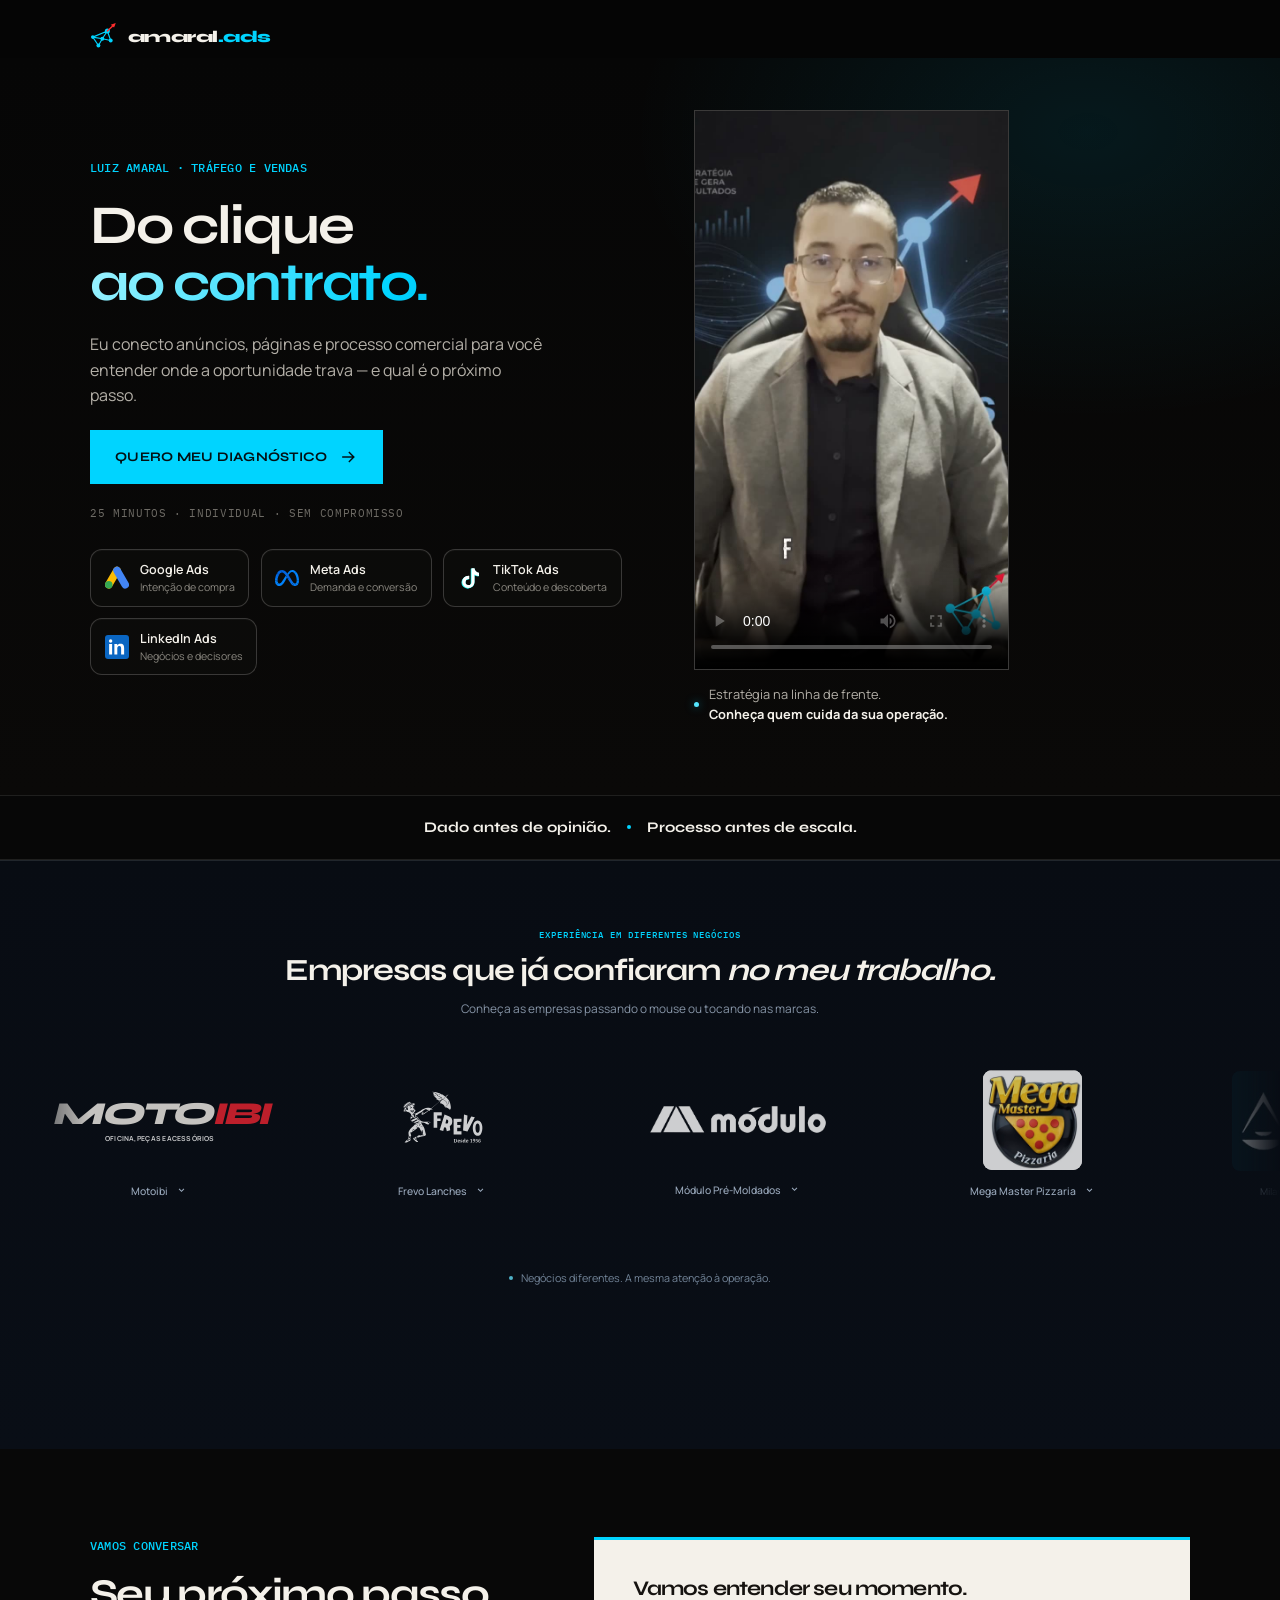
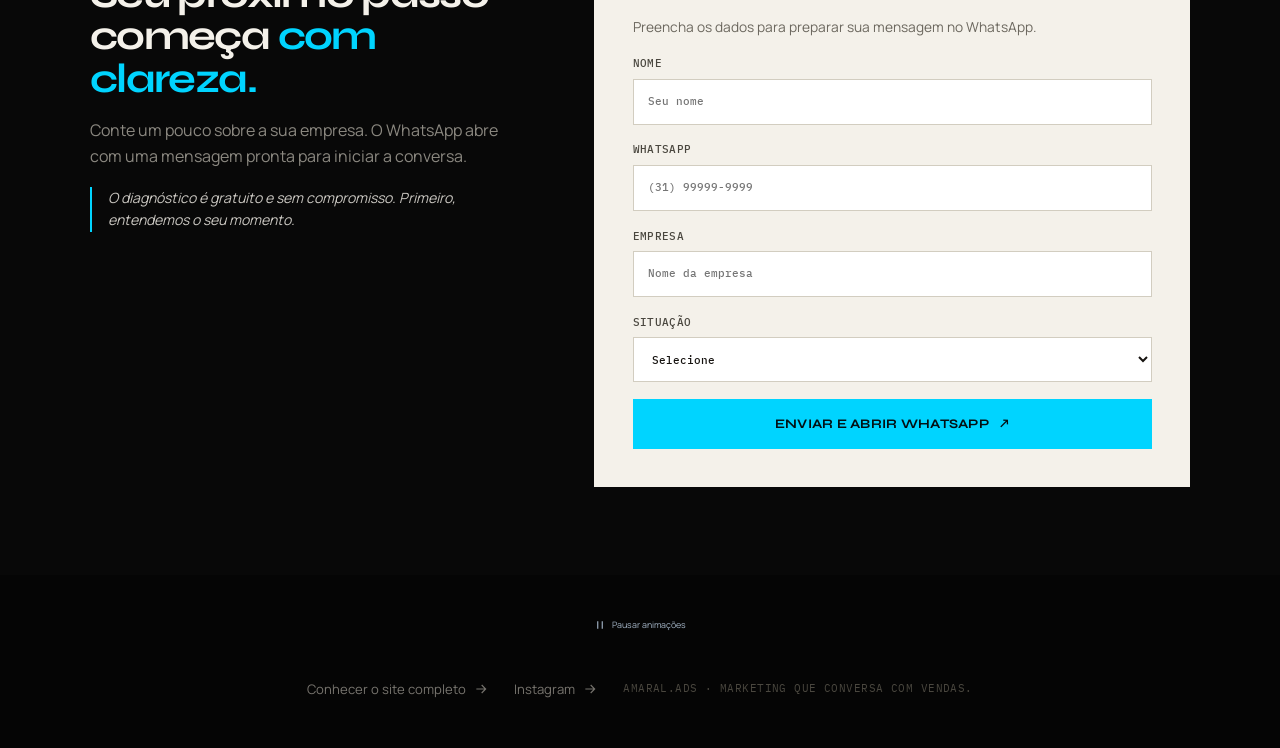
==== commit 5b6f3766: "fix: corrige recorte do vídeo no mobile e liga autoplay com som O frame do vídeo estava fixo em 16/1" ====
--- a/bio/index.html
+++ b/bio/index.html
@@ -2,7 +2,7 @@
 <html lang="pt-BR"><head><meta charset="UTF-8"><meta name="viewport" content="width=device-width,initial-scale=1"><title>Do clique ao contrato | amaral.ads</title><meta name="description" content="Converse com Luiz Amaral sobre anúncios, páginas e vendas. Solicite um diagnóstico da sua operação."><meta name="theme-color" content="#080b11"><link rel="canonical" href="https://link.amaralads.com.br/"><link rel="icon" href="../assets/favicon.ico"><link rel="preconnect" href="https://fonts.googleapis.com"><link rel="preconnect" href="https://fonts.gstatic.com" crossorigin><link href="https://fonts.googleapis.com/css2?family=Manrope:wght@400;500;600;700;800&family=Syne:wght@700;800&family=IBM+Plex+Mono:wght@500&display=swap" rel="stylesheet"><link rel="stylesheet" href="../assets/motion.css"><link rel="stylesheet" href="../assets/social-proof.css"><link rel="stylesheet" href="bio.css"></head>
 <body class="bio-page"><a class="bio-skip" href="#bioForm">Ir para o contato</a><main class="bio-shell"><a class="bio-brand" href="https://marketing.amaralads.com.br/"><svg class="mark" viewBox="0 0 100 100" fill="none" aria-hidden="true"><g stroke="#00D4FF" stroke-width="4" stroke-linecap="round"><path d="M10 54 L44 60 M10 54 L30 84 M10 54 L62 32 M30 84 L44 60 M44 60 L62 32 M44 60 L74 66 M62 32 L74 66"/></g><g fill="#00D4FF"><circle cx="10" cy="54" r="6.5"/><circle cx="30" cy="84" r="7"/><circle cx="44" cy="60" r="7"/><circle cx="62" cy="32" r="9"/><circle cx="74" cy="66" r="7"/></g><path d="M62 32 L86 10" stroke="#FF2D2D" stroke-width="5" stroke-linecap="round"/><path d="M92 4 L74 10 L86 20 Z" fill="#FF2D2D"/></svg><strong>amaral<span>.ads</span></strong></a>
 <section class="bio-hero" aria-labelledby="bio-title"><div class="bio-intro"><p class="eyebrow">Luiz Amaral · Tráfego e vendas</p><h1 id="bio-title"><span class="hero-line"><span>Do clique</span></span><span class="hero-line hero-line-accent"><span>ao contrato.</span></span></h1><p class="bio-lead">Eu conecto anúncios, páginas e processo comercial para você entender onde a oportunidade trava — e qual é o próximo passo.</p><a class="bio-cta" id="openForm" href="#bioForm">Quero meu diagnóstico <svg viewBox="0 0 24 24" fill="none" stroke="currentColor" stroke-width="1.7" aria-hidden="true"><path d="M5 12h14m-6-6 6 6-6 6"/></svg></a><p class="bio-micro">25 minutos · Individual · Sem compromisso</p><div class="bio-platforms" aria-label="Plataformas de anúncios"><span class="platform-badge"><img class="platform-icon" src="../assets/google-ads.svg" width="28" height="28" alt=""><span><strong>Google Ads</strong><small>Intenção de compra</small></span></span><span class="platform-badge"><img class="platform-icon" src="../assets/meta.svg" width="28" height="28" alt=""><span><strong>Meta Ads</strong><small>Demanda e conversão</small></span></span><span class="platform-badge"><img class="platform-icon" src="../assets/tiktok-ads.svg" width="28" height="28" alt=""><span><strong>TikTok Ads</strong><small>Conteúdo e descoberta</small></span></span><span class="platform-badge"><img class="platform-icon" src="../assets/linkedin-ads.svg" width="28" height="28" alt=""><span><strong>LinkedIn Ads</strong><small>Negócios e decisores</small></span></span></div></div>
-<div class="bio-media"><div class="bio-video-frame"><video id="bioVideo" src="../assets/bio-video.mp4" poster="../assets/bio-video-poster.jpg" controls playsinline preload="metadata" aria-label="Apresentação de Luiz Amaral"></video></div><div class="bio-video-caption"><span class="status-light"></span><span>Estratégia na linha de frente.<strong>Conheça quem cuida da sua operação.</strong></span></div></div></section>
+<div class="bio-media"><div class="bio-video-frame" id="bioVideoFrame"><video id="bioVideo" src="../assets/bio-video.mp4" poster="../assets/bio-video-poster.jpg" controls playsinline preload="auto" aria-label="Apresentação de Luiz Amaral"></video><button class="bio-sound" id="bioSound" type="button">🔇 Ativar som</button></div><div class="bio-video-caption"><span class="status-light"></span><span>Estratégia na linha de frente.<strong>Conheça quem cuida da sua operação.</strong></span></div></div></section>
 <div class="bio-principles"><span>Dado antes de opinião.</span><i></i><span>Processo antes de escala.</span></div>
 <section class="trust" id="clientes" aria-labelledby="trust-title"><div class="shell trust-shell"><div class="trust-heading"><p class="eyebrow">Experiência em diferentes negócios</p><h2 id="trust-title">Empresas que já confiaram <em>no meu trabalho.</em></h2><p class="trust-instruction">Conheça as empresas passando o mouse ou tocando nas marcas.</p></div><div class="trust-carousel"><div class="trust-track"><ul class="trust-list"><li><button class="trust-brand trust-brand--motoibi" type="button" data-client="motoibi" aria-controls="trust-motoibi" aria-expanded="false" aria-label="Conhecer Motoibi"><span class="trust-logo"><span class="motoibi-wordmark"><span>MOTO<strong>IBI</strong></span><small>OFICINA, PEÇAS E ACESSÓRIOS</small></span></span><span class="trust-brand-label">Motoibi<svg viewBox="0 0 16 16" aria-hidden="true"><path d="m5 6 3 3 3-3"/></svg></span></button></li><li><button class="trust-brand trust-brand--frevo" type="button" data-client="frevo" aria-controls="trust-frevo" aria-expanded="false" aria-label="Conhecer Frevo Lanches"><span class="trust-logo"><img src="../assets/clientes/frevo.svg" width="104" height="104" alt="" decoding="async"></span><span class="trust-brand-label">Frevo Lanches<svg viewBox="0 0 16 16" aria-hidden="true"><path d="m5 6 3 3 3-3"/></svg></span></button></li><li><button class="trust-brand trust-brand--modulo" type="button" data-client="modulo" aria-controls="trust-modulo" aria-expanded="false" aria-label="Conhecer Módulo Pré-Moldados"><span class="trust-logo"><img src="../assets/clientes/modulo.webp" width="193" height="33" alt="" decoding="async"></span><span class="trust-brand-label">Módulo Pré-Moldados<svg viewBox="0 0 16 16" aria-hidden="true"><path d="m5 6 3 3 3-3"/></svg></span></button></li><li><button class="trust-brand trust-brand--mega-master" type="button" data-client="mega-master" aria-controls="trust-mega-master" aria-expanded="false" aria-label="Conhecer Mega Master Pizzaria"><span class="trust-logo"><img src="../assets/clientes/mega-master.jpeg" width="110" height="110" alt="" decoding="async"></span><span class="trust-brand-label">Mega Master Pizzaria<svg viewBox="0 0 16 16" aria-hidden="true"><path d="m5 6 3 3 3-3"/></svg></span></button></li><li><button class="trust-brand trust-brand--milani" type="button" data-client="milani" aria-controls="trust-milani" aria-expanded="false" aria-label="Conhecer Milani Guarnieri Advocacia"><span class="trust-logo"><img src="../assets/clientes/milani-guarnieri.jpeg" width="110" height="110" alt="" decoding="async"></span><span class="trust-brand-label">Milani Guarnieri Advocacia<svg viewBox="0 0 16 16" aria-hidden="true"><path d="m5 6 3 3 3-3"/></svg></span></button></li></ul></div></div><div class="trust-details" aria-live="polite"><article class="trust-panel" id="trust-motoibi" aria-labelledby="trust-title-motoibi" hidden><span class="trust-sector">Oficina, peças e acessórios</span><h3 id="trust-title-motoibi">Motoibi</h3><p>Oficina de motos em Ibirité (MG), com serviços de manutenção e venda de peças, capacetes e acessórios para motocicletas.</p><a href="https://www.motoibi.com.br/" target="_blank" rel="noopener noreferrer">Conhecer a empresa <span aria-hidden="true">↗</span></a></article><article class="trust-panel" id="trust-frevo" aria-labelledby="trust-title-frevo" hidden><span class="trust-sector">Gastronomia · São Paulo</span><h3 id="trust-title-frevo">Frevo Lanches</h3><p>Lanchonete paulistana fundada em 1956, conhecida pelos beirutes, com unidades na Oscar Freire, Augusta e Shopping Iguatemi.</p><a href="https://www.lanchesfrevo.com.br/" target="_blank" rel="noopener noreferrer">Conhecer a empresa <span aria-hidden="true">↗</span></a></article><article class="trust-panel" id="trust-modulo" aria-labelledby="trust-title-modulo" hidden><span class="trust-sector">Construção · Nordeste</span><h3 id="trust-title-modulo">Módulo Pré-Moldados</h3><p>Empresa de João Pessoa (PB) que fabrica e monta estruturas pré-moldadas de concreto para obras industriais, comerciais e outros projetos no Nordeste.</p><a href="https://lp.modulopremoldados.com.br/" target="_blank" rel="noopener noreferrer">Conhecer a empresa <span aria-hidden="true">↗</span></a></article><article class="trust-panel" id="trust-mega-master" aria-labelledby="trust-title-mega-master" hidden><span class="trust-sector">Alimentação</span><h3 id="trust-title-mega-master">Mega Master Pizzaria</h3><p>Pizzaria.</p></article><article class="trust-panel" id="trust-milani" aria-labelledby="trust-title-milani" hidden><span class="trust-sector">Serviços jurídicos</span><h3 id="trust-title-milani">Milani Guarnieri Advocacia</h3><p>Escritório com atuação desde 2009, dedicado à defesa dos direitos dos servidores públicos e ao direito previdenciário.</p><a href="https://milaniguarnieri.com.br/" target="_blank" rel="noopener noreferrer">Conhecer a empresa <span aria-hidden="true">↗</span></a></article><p class="trust-idle"><span></span>Negócios diferentes. A mesma atenção à operação.</p></div></div></section>
 <section class="bio-contact" aria-labelledby="bio-contact-title"><div class="bio-contact-copy"><p class="eyebrow">Vamos conversar</p><h2 id="bio-contact-title">Seu próximo passo começa <em>com clareza.</em></h2><p>Conte um pouco sobre a sua empresa. O WhatsApp abre com uma mensagem pronta para iniciar a conversa.</p><p class="bio-honest">O diagnóstico é gratuito e sem compromisso. Primeiro, entendemos o seu momento.</p></div><form class="bio-form" id="bioForm" novalidate><h2>Vamos entender seu momento.</h2><p>Preencha os dados para preparar sua mensagem no WhatsApp.</p><label>Nome<input name="nome" autocomplete="name" required placeholder="Seu nome"></label><label>WhatsApp<input name="whatsapp" autocomplete="tel" inputmode="tel" required placeholder="(31) 99999-9999"></label><label>Empresa<input name="empresa" autocomplete="organization" required placeholder="Nome da empresa"></label><label>Situação<select name="situacao" required><option value="">Selecione</option><option value="comecar">Ainda não invisto em tráfego</option><option value="acelerar">Já invisto, mas não tenho retorno claro</option></select></label><button class="bio-cta" type="submit">Enviar e abrir WhatsApp <span>↗</span></button><div class="success"><div class="mark-ok">✓</div><b>Mensagem pronta.</b><p>Envie a mensagem no WhatsApp para concluir o contato. Se ele não abriu, toque abaixo.</p><a class="bio-cta" id="bioWppFallback" href="#">Abrir WhatsApp ↗</a></div></form></section>
--- a/bio/bio.css
+++ b/bio/bio.css
@@ -56,8 +56,16 @@
 .platform-badge small{display:block;font-size:.66rem;color:var(--muted)}
 
 .bio-media{display:grid;gap:.9rem}
-.bio-video-frame{aspect-ratio:9/12;max-height:520px;border:1px solid var(--line-strong);background:#0c0c0c;overflow:hidden}
+.bio-video-frame{position:relative;aspect-ratio:9/16;max-height:560px;border:1px solid var(--line-strong);background:#0c0c0c;overflow:hidden}
 .bio-video-frame video{width:100%;height:100%;object-fit:cover;background:#000}
+.bio-sound{
+  position:absolute;bottom:14px;left:50%;transform:translateX(-50%);z-index:2;
+  display:none;align-items:center;gap:.45rem;border:1px solid var(--line-strong);
+  background:rgba(5,5,5,.85);backdrop-filter:blur(8px);color:#fff;
+  font-family:var(--mono);font-size:.64rem;text-transform:uppercase;letter-spacing:.04em;
+  padding:.55rem .85rem;cursor:pointer;
+}
+.bio-video-frame.is-muted .bio-sound{display:flex}
 .bio-video-caption{display:flex;align-items:center;gap:.6rem;font-size:.8rem;color:#b4b0a8}
 .bio-video-caption strong{display:block;color:var(--paper);font-weight:700}
 
@@ -97,7 +105,7 @@
 @media(max-width:900px){
   .bio-hero{grid-template-columns:1fr;padding-top:96px}
   .bio-brand{position:absolute;top:0;left:0;z-index:20}
-  .bio-video-frame{aspect-ratio:16/10;max-height:340px}
+  .bio-video-frame{max-height:64vh}
   .bio-contact{grid-template-columns:1fr;gap:2.4rem}
   .bio-contact-copy{position:static}
 }
